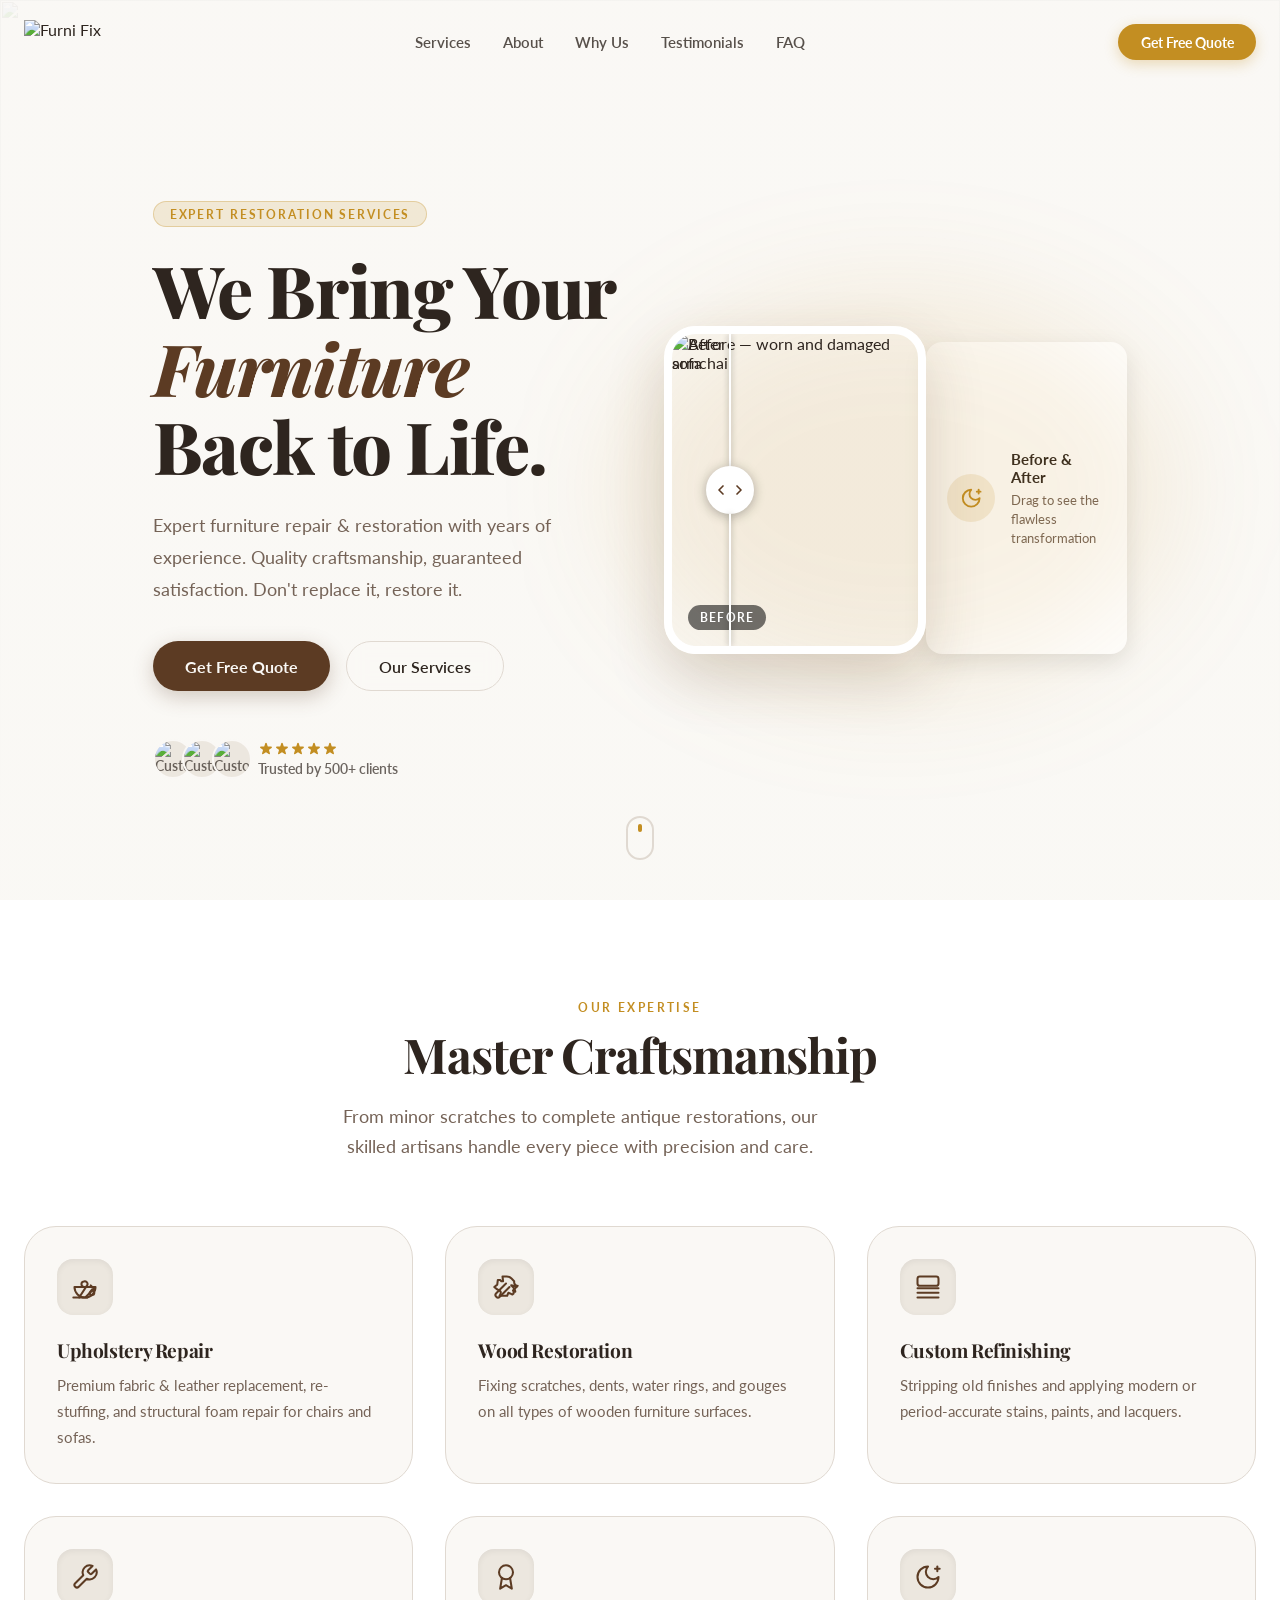
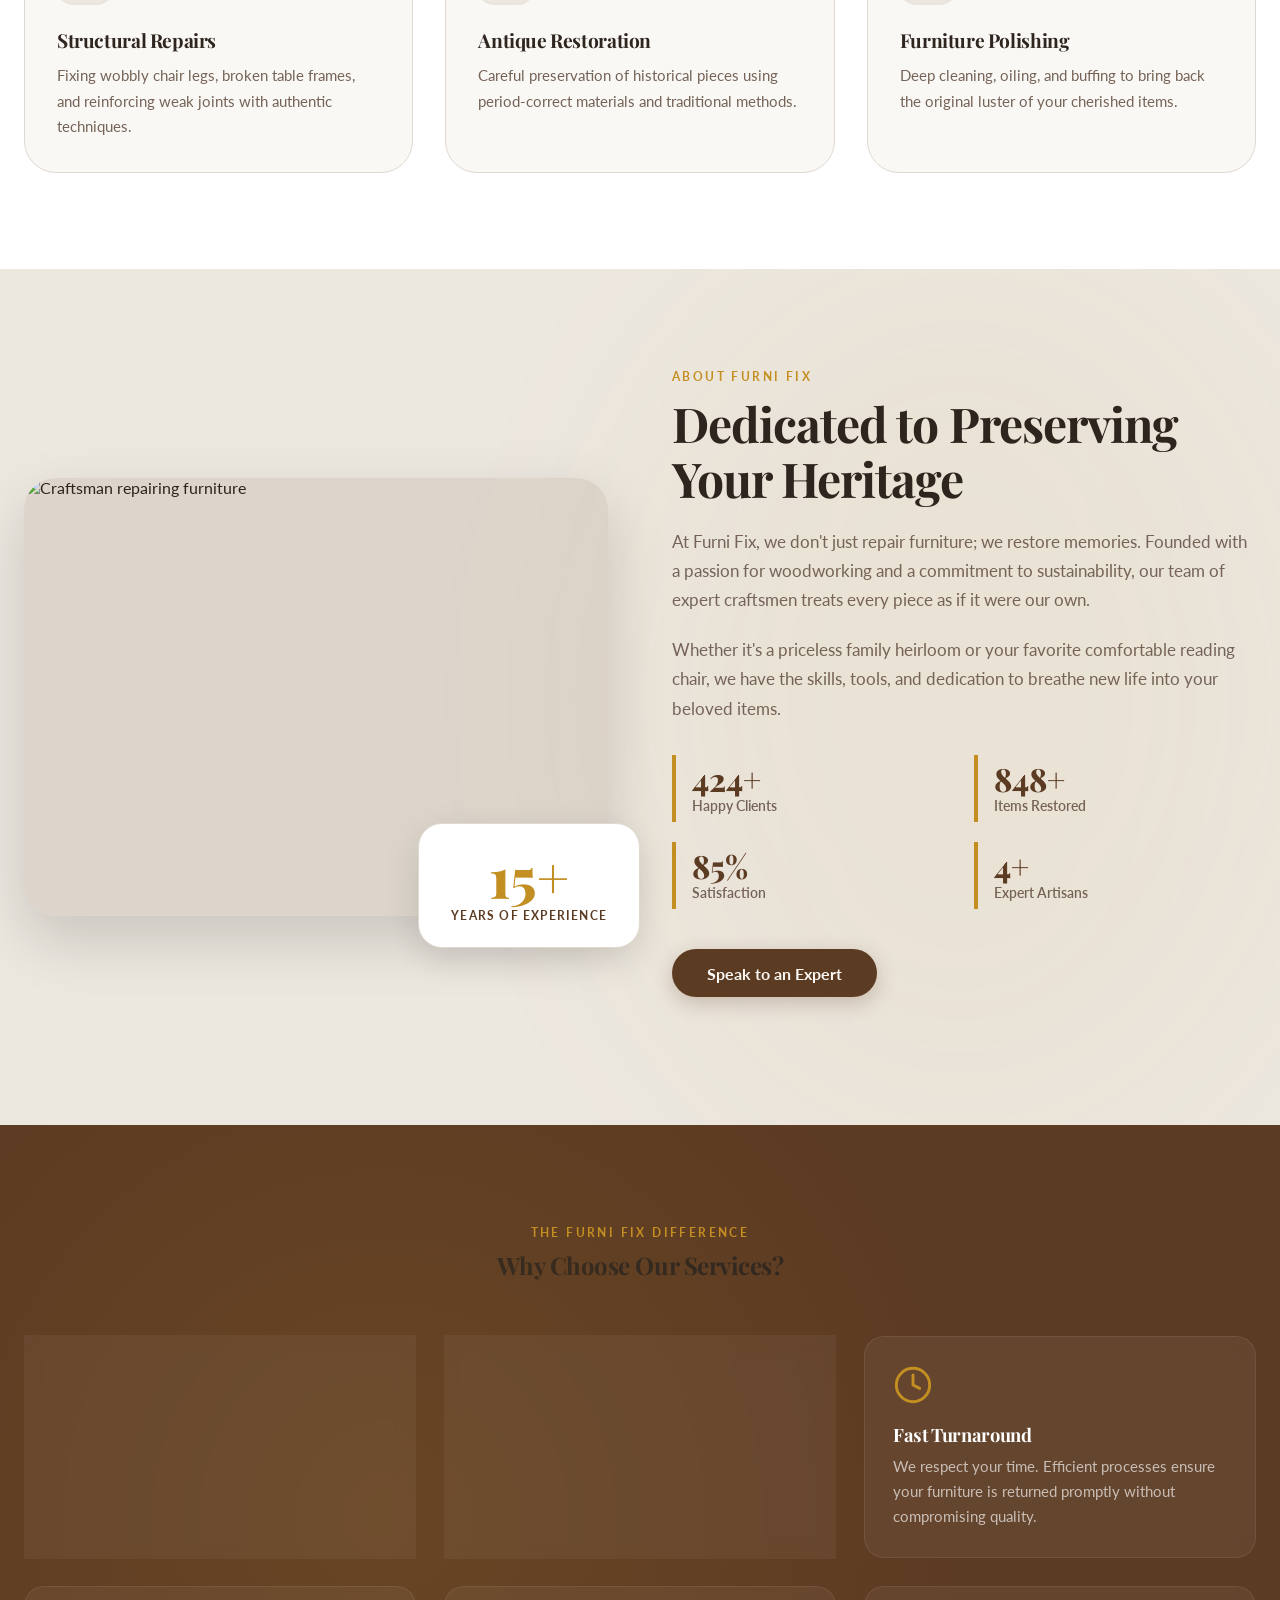
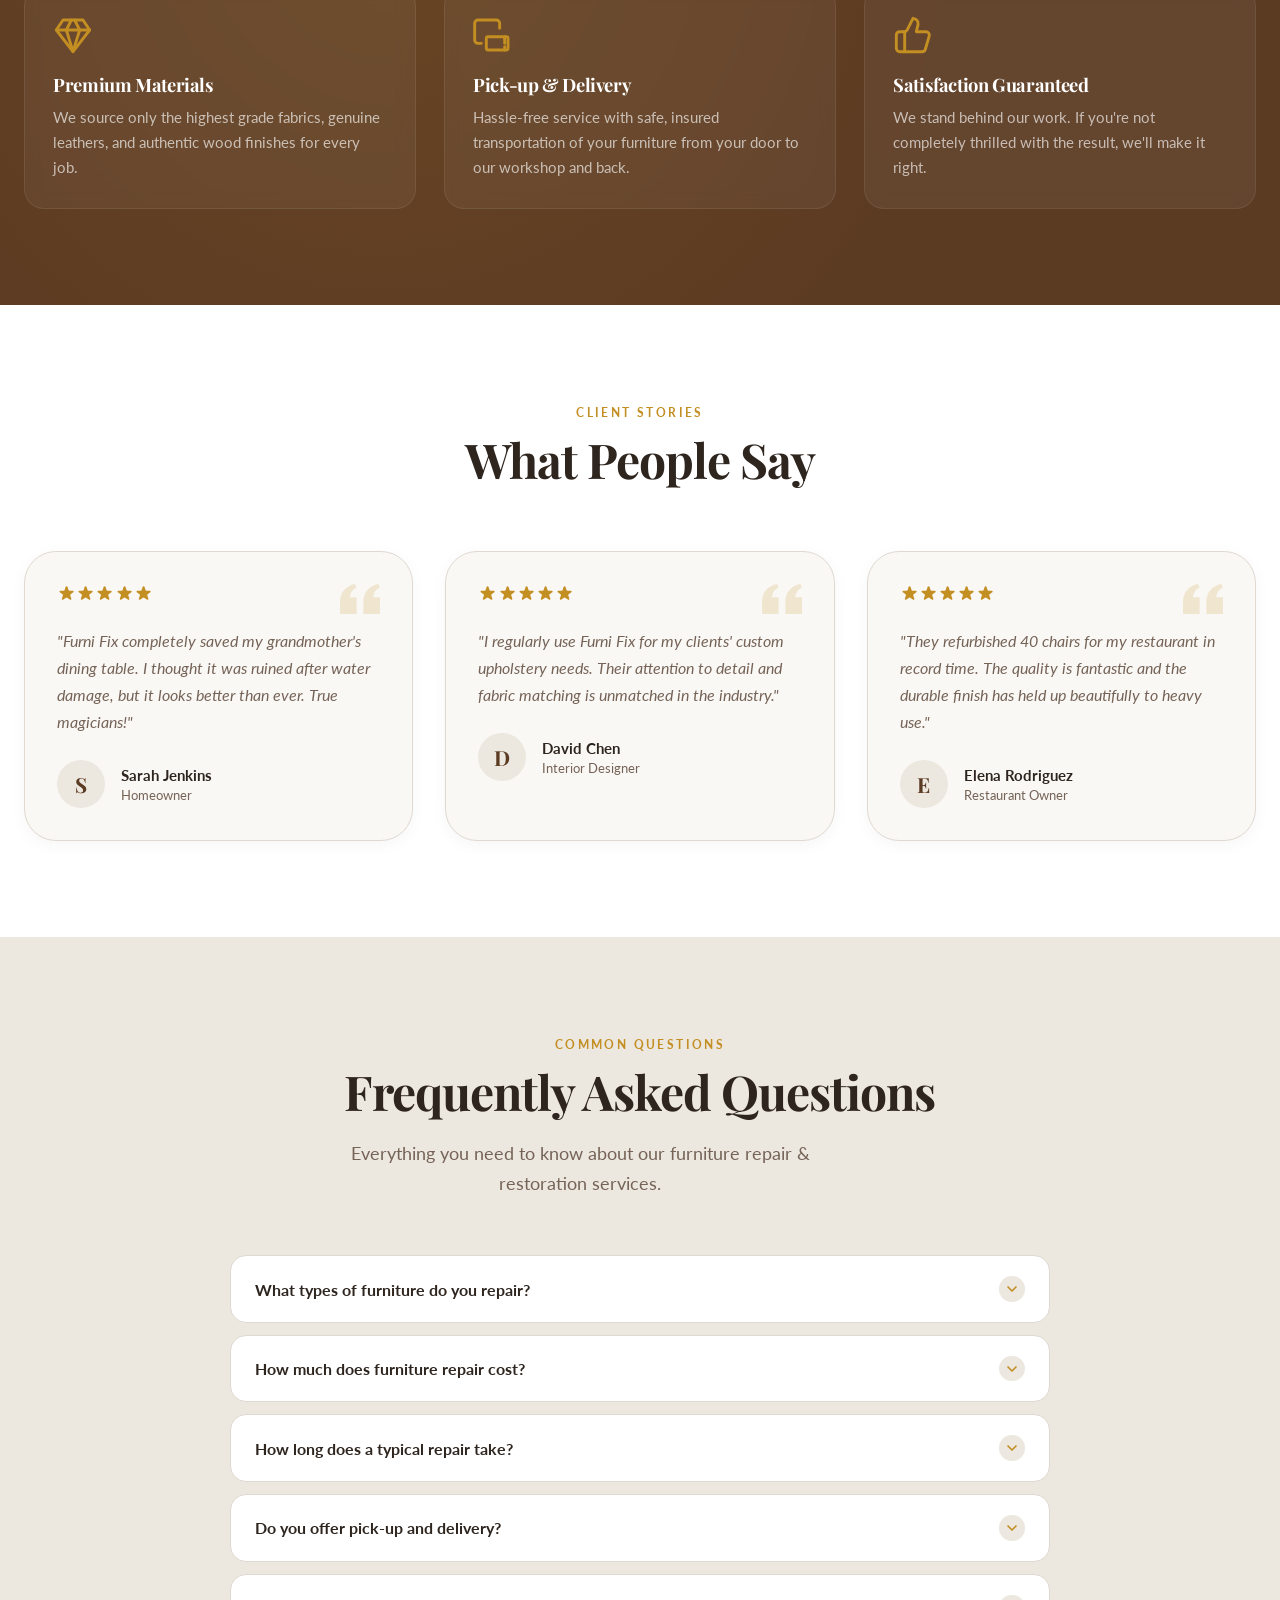
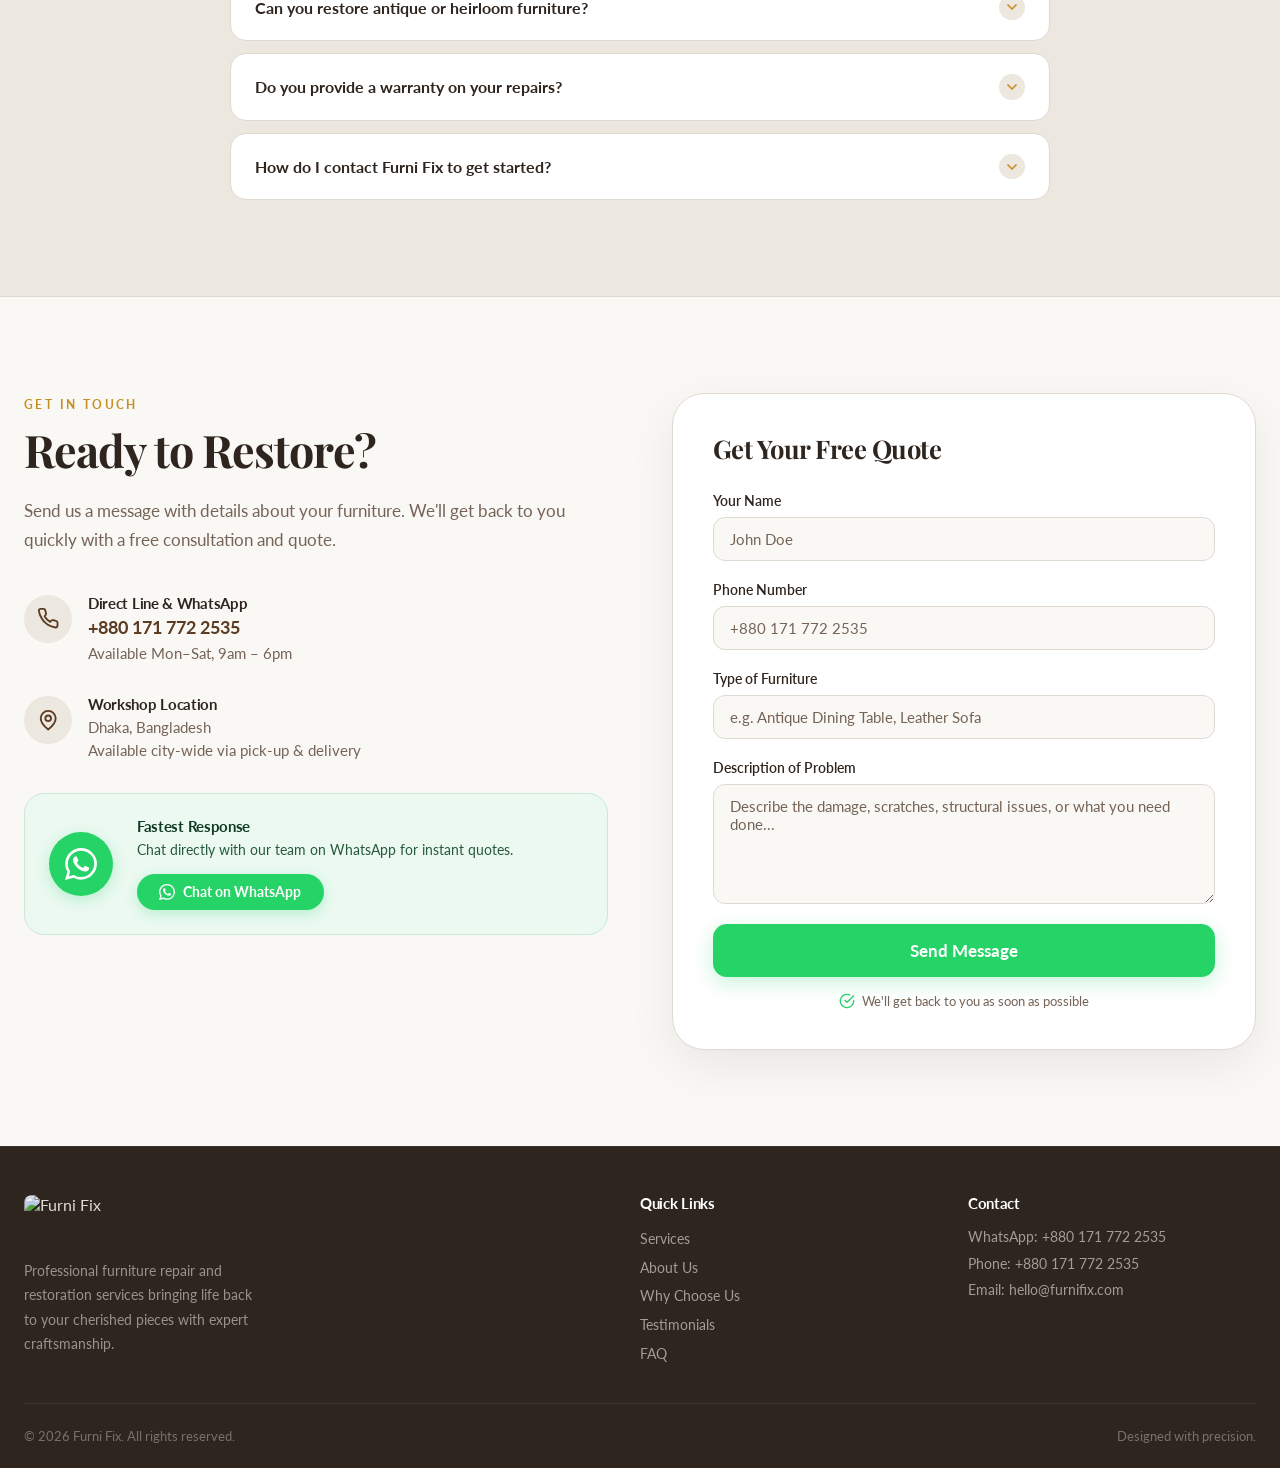
==== v4/index.html @ 80496a92 "Add files via upload" ====
<!DOCTYPE html>
<html lang="en">
<head>
  <meta charset="UTF-8" />
  <meta name="viewport" content="width=device-width, initial-scale=1.0" />

  <!-- ── PRIMARY SEO ── -->
  <title>Furni Fix — Expert Furniture Repair & Restoration in Dhaka, Bangladesh</title>
  <link rel="icon" type="image/png" href="https://i.postimg.cc/NfFMKH6V/FAVICON.png">
  <meta name="description" content="Furni Fix offers professional furniture repair & restoration in Dhaka. We fix sofas, chairs, wooden tables, antiques & more. 500+ happy clients. Get a free WhatsApp quote today!" />
  <meta name="keywords" content="furniture repair Dhaka, furniture restoration Bangladesh, sofa repair, wood repair, upholstery repair, antique restoration, furniture polishing, Furni Fix" />
  <meta name="author" content="Furni Fix" />
  <meta name="robots" content="index, follow" />
  <link rel="canonical" href="https://furnifix.com/" />

  <!-- ── OPEN GRAPH (Facebook / LinkedIn / WhatsApp) ── -->
  <meta property="og:type" content="website" />
  <meta property="og:site_name" content="Furni Fix" />
  <meta property="og:title" content="Furni Fix — Expert Furniture Repair & Restoration in Dhaka" />
  <meta property="og:description" content="Professional furniture repair & restoration in Dhaka. We fix sofas, chairs, wooden tables & antiques. 500+ happy clients. Get a free quote on WhatsApp!" />
  <meta property="og:image" content="https://i.postimg.cc/pXQHXV7C/White-Black-Bold-Minimalist-Furniture-Collection-Instagram-Story-20260331-184851-0000.jpg?auto=format&fit=crop&w=1200&q=80" />
  <meta property="og:locale" content="en_BD" />

  <!-- ── TWITTER CARD ── -->
  <meta name="twitter:card" content="summary_large_image" />
  <meta name="twitter:title" content="Furni Fix — Expert Furniture Repair & Restoration" />
  <meta name="twitter:description" content="Professional furniture repair & restoration in Dhaka. Free quote via WhatsApp." />
  <meta name="twitter:image" content="https://images.unsplash.com/photo-1592078615290-033ee584e267?auto=format&fit=crop&w=1200&q=80" />

  <!-- ── TWITTER CARD ── -->
  <meta name="twitter:card" content="summary_large_image" />
  <meta name="twitter:title" content="Furni Fix — Expert Furniture Repair & Restoration" />
  <meta name="twitter:description" content="Professional furniture repair & restoration in Dhaka. Free quote via WhatsApp." />
  <meta name="twitter:image" content="https://images.unsplash.com/photo-1592078615290-033ee584e267?auto=format&fit=crop&w=1200&q=80" />

  <!-- ── STRUCTURED DATA (JSON-LD) ── -->
  <script type="application/ld+json">
  {
    "@context": "https://schema.org",
    "@type": "LocalBusiness",
    "name": "Furni Fix",
    "description": "Professional furniture repair and restoration services in Dhaka, Bangladesh. Expert craftsmen handling upholstery, wood restoration, antique pieces, and more.",
    "telephone": "+8801717722535",
    "priceRange": "$$",
    "image": "https://images.unsplash.com/photo-1592078615290-033ee584e267?auto=format&fit=crop&w=800&q=80",
    "address": {
      "@type": "PostalAddress",
      "addressLocality": "Dhaka",
      "addressCountry": "BD"
    },
    "openingHoursSpecification": [
      {
        "@type": "OpeningHoursSpecification",
        "dayOfWeek": ["Monday","Tuesday","Wednesday","Thursday","Friday","Saturday"],
        "opens": "09:00",
        "closes": "18:00"
      }
    ],
    "aggregateRating": {
      "@type": "AggregateRating",
      "ratingValue": "5",
      "reviewCount": "500"
    },
    "sameAs": ["https://wa.me/8801717722535"],
    "hasOfferCatalog": {
      "@type": "OfferCatalog",
      "name": "Furniture Repair Services",
      "itemListElement": [
        {"@type": "Offer", "itemOffered": {"@type": "Service", "name": "Upholstery Repair"}},
        {"@type": "Offer", "itemOffered": {"@type": "Service", "name": "Wood Restoration"}},
        {"@type": "Offer", "itemOffered": {"@type": "Service", "name": "Custom Refinishing"}},
        {"@type": "Offer", "itemOffered": {"@type": "Service", "name": "Structural Repairs"}},
        {"@type": "Offer", "itemOffered": {"@type": "Service", "name": "Antique Restoration"}},
        {"@type": "Offer", "itemOffered": {"@type": "Service", "name": "Furniture Polishing"}}
      ]
    },
    "potentialAction": {
      "@type": "ContactAction",
      "target": "https://wa.me/8801717722535",
      "name": "WhatsApp Us"
    }
  }
  </script>

  <!-- ── FAQ STRUCTURED DATA ── -->
  <script type="application/ld+json">
  {
    "@context": "https://schema.org",
    "@type": "FAQPage",
    "mainEntity": [
      {
        "@type": "Question",
        "name": "What types of furniture do you repair?",
        "acceptedAnswer": {"@type": "Answer", "text": "We repair all types — wooden furniture, sofas, armchairs, dining tables, beds, antiques, cabinets, and more."}
      },
      {
        "@type": "Question",
        "name": "Do you offer pick-up and delivery?",
        "acceptedAnswer": {"@type": "Answer", "text": "Yes! We provide insured door-to-door pick-up and delivery across Dhaka."}
      },
      {
        "@type": "Question",
        "name": "How long does a typical repair take?",
        "acceptedAnswer": {"@type": "Answer", "text": "Most repairs are completed within 3–7 business days depending on the complexity of the work."}
      },
      {
        "@type": "Question",
        "name": "How do I get a price quote?",
        "acceptedAnswer": {"@type": "Answer", "text": "Simply send us a WhatsApp message at +8801717722535 with a photo of your furniture and we'll provide a free quote within hours."}
      },
      {
        "@type": "Question",
        "name": "Do you work on antique or heirloom pieces?",
        "acceptedAnswer": {"@type": "Answer", "text": "Absolutely. We specialize in antique restoration using period-correct materials and traditional joinery techniques to preserve historical value."}
      }
    ]
  }
  </script>

  <link rel="stylesheet" href="style.css" />
</head>
<body>

  <!-- Progress bar -->
  <div id="progress-bar"></div>

  <!-- ===== NAVBAR ===== -->
  <header id="navbar">
    <div class="container nav-inner">
      <a href="#" class="logo" aria-label="Furni Fix Home">
        <img class="logo-img" src="https://i.postimg.cc/131dwY5B/Furni-Fix-Logos-inspired-by-HATIL-2-20260331-153311-00.png" alt="Furni Fix" />
      </a>

      <nav class="nav-links" aria-label="Main navigation">
        <a href="#services">Services</a>
        <a href="#about">About</a>
        <a href="#why-us">Why Us</a>
        <a href="#testimonials">Testimonials</a>
        <a href="#faq">FAQ</a>
      </nav>

      <a href="#contact" class="btn-nav-cta" id="nav-cta">Get Free Quote</a>

      <button class="hamburger" id="hamburger" aria-label="Open menu" aria-expanded="false">
        <span></span><span></span><span></span>
      </button>
    </div>
  </header>

  <!-- Mobile Menu -->
  <div class="mobile-menu" id="mobile-menu" role="dialog" aria-modal="true" aria-label="Navigation menu">
    <button class="mobile-close" id="mobile-close" aria-label="Close menu">&times;</button>
    <a href="#services" class="mobile-link">Services</a>
    <a href="#about" class="mobile-link">About</a>
    <a href="#why-us" class="mobile-link">Why Us</a>
    <a href="#testimonials" class="mobile-link">Testimonials</a>
    <a href="#faq" class="mobile-link">FAQ</a>
    <a href="#contact" class="mobile-link" style="color:var(--accent)">Get Free Quote</a>
  </div>

  <!-- ===== HERO ===== -->
  <section id="hero">
    <div class="hero-bg">
      <img src="https://images.unsplash.com/photo-1555041469-a586c61ea9bc?auto=format&fit=crop&w=1600&q=60" alt="" aria-hidden="true" />
      <div class="hero-bg-overlay"></div>
    </div>

    <div class="container">
      <div class="hero-inner">
        <!-- Text -->
        <div class="hero-content reveal-left">
          <div class="hero-badge">Expert Restoration Services</div>
          <h1 class="hero-title">
            We Bring Your<br>
            <span class="italic">Furniture</span><br>
            Back to Life.
          </h1>
          <p class="hero-desc">
            Expert furniture repair &amp; restoration with years of experience. Quality craftsmanship, guaranteed satisfaction. Don't replace it, restore it.
          </p>
          <div class="hero-btns">
            <a href="#contact" class="btn-primary">Get Free Quote</a>
            <a href="#services" class="btn-outline">Our Services</a>
          </div>
          <div class="hero-proof">
            <div class="avatars">
              <div class="avatar"><img src="https://images.unsplash.com/photo-1534528741775-53994a69daeb?auto=format&fit=crop&w=100&h=100&q=80" alt="Customer" /></div>
              <div class="avatar"><img src="https://images.unsplash.com/photo-1506794778202-cad84cf45f1d?auto=format&fit=crop&w=100&h=100&q=80" alt="Customer" /></div>
              <div class="avatar"><img src="https://images.unsplash.com/photo-1531746020798-e6953c6e8e04?auto=format&fit=crop&w=100&h=100&q=80" alt="Customer" /></div>
            </div>
            <div>
              <div class="stars">
                <!-- 5 stars -->
                <svg viewBox="0 0 20 20" fill="currentColor"><path d="M9.049 2.927c.3-.921 1.603-.921 1.902 0l1.07 3.292a1 1 0 00.95.69h3.462c.969 0 1.371 1.24.588 1.81l-2.8 2.034a1 1 0 00-.364 1.118l1.07 3.292c.3.921-.755 1.688-1.54 1.118l-2.8-2.034a1 1 0 00-1.175 0l-2.8 2.034c-.784.57-1.838-.197-1.539-1.118l1.07-3.292a1 1 0 00-.364-1.118L2.98 8.72c-.783-.57-.38-1.81.588-1.81h3.461a1 1 0 00.951-.69l1.07-3.292z"/></svg>
                <svg viewBox="0 0 20 20" fill="currentColor"><path d="M9.049 2.927c.3-.921 1.603-.921 1.902 0l1.07 3.292a1 1 0 00.95.69h3.462c.969 0 1.371 1.24.588 1.81l-2.8 2.034a1 1 0 00-.364 1.118l1.07 3.292c.3.921-.755 1.688-1.54 1.118l-2.8-2.034a1 1 0 00-1.175 0l-2.8 2.034c-.784.57-1.838-.197-1.539-1.118l1.07-3.292a1 1 0 00-.364-1.118L2.98 8.72c-.783-.57-.38-1.81.588-1.81h3.461a1 1 0 00.951-.69l1.07-3.292z"/></svg>
                <svg viewBox="0 0 20 20" fill="currentColor"><path d="M9.049 2.927c.3-.921 1.603-.921 1.902 0l1.07 3.292a1 1 0 00.95.69h3.462c.969 0 1.371 1.24.588 1.81l-2.8 2.034a1 1 0 00-.364 1.118l1.07 3.292c.3.921-.755 1.688-1.54 1.118l-2.8-2.034a1 1 0 00-1.175 0l-2.8 2.034c-.784.57-1.838-.197-1.539-1.118l1.07-3.292a1 1 0 00-.364-1.118L2.98 8.72c-.783-.57-.38-1.81.588-1.81h3.461a1 1 0 00.951-.69l1.07-3.292z"/></svg>
                <svg viewBox="0 0 20 20" fill="currentColor"><path d="M9.049 2.927c.3-.921 1.603-.921 1.902 0l1.07 3.292a1 1 0 00.95.69h3.462c.969 0 1.371 1.24.588 1.81l-2.8 2.034a1 1 0 00-.364 1.118l1.07 3.292c.3.921-.755 1.688-1.54 1.118l-2.8-2.034a1 1 0 00-1.175 0l-2.8 2.034c-.784.57-1.838-.197-1.539-1.118l1.07-3.292a1 1 0 00-.364-1.118L2.98 8.72c-.783-.57-.38-1.81.588-1.81h3.461a1 1 0 00.951-.69l1.07-3.292z"/></svg>
                <svg viewBox="0 0 20 20" fill="currentColor"><path d="M9.049 2.927c.3-.921 1.603-.921 1.902 0l1.07 3.292a1 1 0 00.95.69h3.462c.969 0 1.371 1.24.588 1.81l-2.8 2.034a1 1 0 00-.364 1.118l1.07 3.292c.3.921-.755 1.688-1.54 1.118l-2.8-2.034a1 1 0 00-1.175 0l-2.8 2.034c-.784.57-1.838-.197-1.539-1.118l1.07-3.292a1 1 0 00-.364-1.118L2.98 8.72c-.783-.57-.38-1.81.588-1.81h3.461a1 1 0 00.951-.69l1.07-3.292z"/></svg>
              </div>
              <span>Trusted by 500+ clients</span>
            </div>
          </div>
        </div>

        <!-- Before / After Slider -->
         <div class="hero-img-wrap reveal-right">
          <div class="hero-img-glow"></div>
          <div class="ba-container" id="ba-slider" role="img" aria-label="Before and after furniture restoration comparison">
            <!-- BEFORE (bottom layer — damaged) -->
            <div class="ba-before">
              <img src="https://i.postimg.cc/HkgtN2T7/Before-Restoration-I-Furni-Fix.jpg?auto=format&fit=crop&w=800&q=80" alt="Before — worn and damaged sofa" />
              <span class="ba-label ba-label-before">Before</span>
            </div>
            <!-- AFTER (top layer — restored, clipped) -->
            <div class="ba-after" id="ba-after">
              <img src="https://i.postimg.cc/0yz9LpZx/After-Restoration-I-Furni-Fix.jpg?auto=format&fit=crop&w=800&q=80" alt="After — beautifully restored armchair" />
              <span class="ba-label ba-label-after">After</span>
            </div>
            <!-- Divider handle -->
            <div class="ba-handle" id="ba-handle" aria-label="Drag to compare before and after">
              <div class="ba-line"></div>
              <div class="ba-circle">
                <svg xmlns="http://www.w3.org/2000/svg" viewBox="0 0 24 24" fill="none" stroke="currentColor" stroke-width="2.5" stroke-linecap="round" stroke-linejoin="round"><polyline points="15 18 9 12 15 6"/></svg>
                <svg xmlns="http://www.w3.org/2000/svg" viewBox="0 0 24 24" fill="none" stroke="currentColor" stroke-width="2.5" stroke-linecap="round" stroke-linejoin="round"><polyline points="9 18 15 12 9 6"/></svg>
              </div>
              <div class="ba-line"></div>
            </div>
          </div>
          <!-- Badge below the slider -->
          <div class="ba-badge">
            <div class="ba-badge-icon">
              <svg xmlns="http://www.w3.org/2000/svg" viewBox="0 0 24 24" fill="none" stroke="currentColor" stroke-width="2" stroke-linecap="round" stroke-linejoin="round"><path d="M12 3a6 6 0 0 0 9 9 9 9 0 1 1-9-9Z"/><path d="M20 3v4"/><path d="M22 5h-4"/></svg>
            </div>
            <div>
              <strong>Before &amp; After</strong>
              <span>Drag to see the flawless transformation</span>
            </div>
          </div>
        </div>
      </div>
    </div>

    <!-- Scroll indicator -->
    <div class="scroll-indicator" aria-hidden="true">
      <div class="scroll-dot"></div>
    </div>
  </section>

  <!-- ===== SERVICES ===== -->
  <section id="services">
    <div class="container">
      <div class="services-header">
        <span class="section-label">Our Expertise</span>
        <h2 class="section-title">Master Craftsmanship</h2>
        <p class="section-desc">From minor scratches to complete antique restorations, our skilled artisans handle every piece with precision and care.</p>
      </div>

      <div class="services-grid">
        <!-- Card 1 -->
        <div class="service-card reveal" style="--delay:.0s">
          <div class="service-icon">
            <svg xmlns="http://www.w3.org/2000/svg" viewBox="0 0 24 24" fill="none" stroke="currentColor" stroke-width="1.75" stroke-linecap="round" stroke-linejoin="round">
              <path d="M3 12a9 9 0 0 0 9 9 9 9 0 0 0 9-9H3z"/><path d="M11.38 12a2.4 2.4 0 0 1-.4-4.77 2.4 2.4 0 0 1 3.2 2.77L7 21"/><path d="m16.9 10.67 2.8 2.8-7.1 7.1"/><path d="M2 21h12"/><path d="M18 14.3c.7 .8 2 2.2 2 2.5C20 18 19.1 19 18 19s-2-1-2-2.2c0-.3 1.3-1.7 2-2.5"/>
            </svg>
          </div>
          <h4>Upholstery Repair</h4>
          <p>Premium fabric &amp; leather replacement, re-stuffing, and structural foam repair for chairs and sofas.</p>
        </div>
        <!-- Card 2 -->
        <div class="service-card reveal" style="--delay:.1s">
          <div class="service-icon">
            <svg xmlns="http://www.w3.org/2000/svg" viewBox="0 0 24 24" fill="none" stroke="currentColor" stroke-width="1.75" stroke-linecap="round" stroke-linejoin="round">
              <path d="m15 12-8.373 8.373a1 1 0 1 1-3-3L12 9"/><path d="m18 15 4-4"/><path d="m21.5 11.5-1.914-1.914A2 2 0 0 1 19 8.172V7l-2.26-2.26a6 6 0 0 0-4.202-1.756L9 3 9.5 7H8l-1-1H5l-.5 4L2 12c1 1 2 2 3.5 2.5l1.5 1c.833.833 .5 2.5-.5 4h6.5l1-2.5 1.5.5 2 1 1-1v-2l1.5.5c0-2-1-3-3.5-5.5z"/>
            </svg>
          </div>
          <h4>Wood Restoration</h4>
          <p>Fixing scratches, dents, water rings, and gouges on all types of wooden furniture surfaces.</p>
        </div>
        <!-- Card 3 -->
        <div class="service-card reveal" style="--delay:.2s">
          <div class="service-icon">
            <svg xmlns="http://www.w3.org/2000/svg" viewBox="0 0 24 24" fill="none" stroke="currentColor" stroke-width="1.75" stroke-linecap="round" stroke-linejoin="round">
              <path d="M19 3H5c-1.1 0-2 .9-2 2v4c0 1.1.9 2 2 2h14c1.1 0 2-.9 2-2V5c0-1.1-.9-2-2-2z"/><path d="M3 13h18"/><path d="M3 17h18"/><path d="M3 21h18"/>
            </svg>
          </div>
          <h4>Custom Refinishing</h4>
          <p>Stripping old finishes and applying modern or period-accurate stains, paints, and lacquers.</p>
        </div>
        <!-- Card 4 -->
        <div class="service-card reveal" style="--delay:.3s">
          <div class="service-icon">
            <svg xmlns="http://www.w3.org/2000/svg" viewBox="0 0 24 24" fill="none" stroke="currentColor" stroke-width="1.75" stroke-linecap="round" stroke-linejoin="round">
              <path d="M14.7 6.3a1 1 0 0 0 0 1.4l1.6 1.6a1 1 0 0 0 1.4 0l3.77-3.77a6 6 0 0 1-7.94 7.94l-6.91 6.91a2.12 2.12 0 0 1-3-3l6.91-6.91a6 6 0 0 1 7.94-7.94l-3.76 3.76z"/>
            </svg>
          </div>
          <h4>Structural Repairs</h4>
          <p>Fixing wobbly chair legs, broken table frames, and reinforcing weak joints with authentic techniques.</p>
        </div>
        <!-- Card 5 -->
        <div class="service-card reveal" style="--delay:.4s">
          <div class="service-icon">
            <svg xmlns="http://www.w3.org/2000/svg" viewBox="0 0 24 24" fill="none" stroke="currentColor" stroke-width="1.75" stroke-linecap="round" stroke-linejoin="round">
              <circle cx="12" cy="8" r="6"/><path d="M15.477 12.89 17 22l-5-3-5 3 1.523-9.11"/>
            </svg>
          </div>
          <h4>Antique Restoration</h4>
          <p>Careful preservation of historical pieces using period-correct materials and traditional methods.</p>
        </div>
        <!-- Card 6 -->
        <div class="service-card reveal" style="--delay:.5s">
          <div class="service-icon">
            <svg xmlns="http://www.w3.org/2000/svg" viewBox="0 0 24 24" fill="none" stroke="currentColor" stroke-width="1.75" stroke-linecap="round" stroke-linejoin="round">
              <path d="M12 3a6 6 0 0 0 9 9 9 9 0 1 1-9-9Z"/><path d="M20 3v4"/><path d="M22 5h-4"/>
            </svg>
          </div>
          <h4>Furniture Polishing</h4>
          <p>Deep cleaning, oiling, and buffing to bring back the original luster of your cherished items.</p>
        </div>
      </div>
    </div>
  </section>

  <!-- ===== ABOUT ===== -->
  <section id="about">
    <div class="container">
      <div class="about-grid">
        <!-- Image -->
        <div class="about-img-wrap reveal-left">
          <div class="about-img-inner">
            <img src="https://images.unsplash.com/photo-1540638349517-3abd5afc5847?auto=format&fit=crop&w=1000&q=80" alt="Craftsman repairing furniture" />
          </div>
          <div class="experience-badge">
            <span class="num">15+</span>
            <span class="lbl">Years of Experience</span>
          </div>
        </div>

        <!-- Text -->
        <div class="about-text reveal-right">
          <span class="section-label">About Furni Fix</span>
          <h2 class="section-title">Dedicated to Preserving Your Heritage</h2>
          <p>At Furni Fix, we don't just repair furniture; we restore memories. Founded with a passion for woodworking and a commitment to sustainability, our team of expert craftsmen treats every piece as if it were our own.</p>
          <p>Whether it's a priceless family heirloom or your favorite comfortable reading chair, we have the skills, tools, and dedication to breathe new life into your beloved items.</p>

          <div class="stats-grid">
            <div class="stat-item">
              <span class="stat-num">500+</span>
              <span class="stat-lbl">Happy Clients</span>
            </div>
            <div class="stat-item">
              <span class="stat-num">1000+</span>
              <span class="stat-lbl">Items Restored</span>
            </div>
            <div class="stat-item">
              <span class="stat-num">100%</span>
              <span class="stat-lbl">Satisfaction</span>
            </div>
            <div class="stat-item">
              <span class="stat-num">5+</span>
              <span class="stat-lbl">Expert Artisans</span>
            </div>
          </div>

          <a href="#contact" class="btn-brown">Speak to an Expert</a>
        </div>
      </div>
    </div>
  </section>

  <!-- ===== WHY US ===== -->
  <section id="why-us">
    <div class="container">
      <div class="why-header">
        <span class="section-label">The Furni Fix Difference</span>
        <h2>Why Choose Our Services?</h2>
      </div>

      <div class="why-grid">
        <div class="why-card reveal-scale" style="--delay:.0s">
          <div class="why-icon">
            <svg xmlns="http://www.w3.org/2000/svg" viewBox="0 0 24 24" fill="none" stroke="currentColor" stroke-width="1.75" stroke-linecap="round" stroke-linejoin="round">
              <circle cx="12" cy="8" r="6"/><path d="M15.477 12.89 17 22l-5-3-5 3 1.523-9.11"/>
            </svg>
          </div>
          <h4>Expert Craftsmen</h4>
          <p>Highly trained professionals with decades of combined experience in specialized restoration techniques.</p>
        </div>
        <div class="why-card reveal-scale" style="--delay:.1s">
          <div class="why-icon">
            <svg xmlns="http://www.w3.org/2000/svg" viewBox="0 0 24 24" fill="none" stroke="currentColor" stroke-width="1.75" stroke-linecap="round" stroke-linejoin="round">
              <circle cx="12" cy="12" r="10"/><path d="M16 8h-6a2 2 0 1 0 0 4h4a2 2 0 1 1 0 4H8"/><path d="M12 18V6"/>
            </svg>
          </div>
          <h4>Transparent Pricing</h4>
          <p>Honest, upfront quotes with no hidden fees. Premium service at competitive market rates.</p>
        </div>
        <div class="why-card reveal-scale" style="--delay:.2s">
          <div class="why-icon">
            <svg xmlns="http://www.w3.org/2000/svg" viewBox="0 0 24 24" fill="none" stroke="currentColor" stroke-width="1.75" stroke-linecap="round" stroke-linejoin="round">
              <circle cx="12" cy="12" r="10"/><polyline points="12,6 12,12 16,14"/>
            </svg>
          </div>
          <h4>Fast Turnaround</h4>
          <p>We respect your time. Efficient processes ensure your furniture is returned promptly without compromising quality.</p>
        </div>
        <div class="why-card reveal-scale" style="--delay:.3s">
          <div class="why-icon">
            <svg xmlns="http://www.w3.org/2000/svg" viewBox="0 0 24 24" fill="none" stroke="currentColor" stroke-width="1.75" stroke-linecap="round" stroke-linejoin="round">
              <path d="M6 3h12l4 6-10 13L2 9Z"/><path d="M11 3 8 9l4 13 4-13-3-6"/><path d="M2 9h20"/>
            </svg>
          </div>
          <h4>Premium Materials</h4>
          <p>We source only the highest grade fabrics, genuine leathers, and authentic wood finishes for every job.</p>
        </div>
        <div class="why-card reveal-scale" style="--delay:.4s">
          <div class="why-icon">
            <svg xmlns="http://www.w3.org/2000/svg" viewBox="0 0 24 24" fill="none" stroke="currentColor" stroke-width="1.75" stroke-linecap="round" stroke-linejoin="round">
              <path d="M5 17H3a2 2 0 0 1-2-2V5a2 2 0 0 1 2-2h11a2 2 0 0 1 2 2v3"/><rect width="13" height="8" x="8" y="13" rx="1"/><path d="M19 17v-4"/><path d="M19 21v-2"/>
            </svg>
          </div>
          <h4>Pick-up &amp; Delivery</h4>
          <p>Hassle-free service with safe, insured transportation of your furniture from your door to our workshop and back.</p>
        </div>
        <div class="why-card reveal-scale" style="--delay:.5s">
          <div class="why-icon">
            <svg xmlns="http://www.w3.org/2000/svg" viewBox="0 0 24 24" fill="none" stroke="currentColor" stroke-width="1.75" stroke-linecap="round" stroke-linejoin="round">
              <path d="M7 10v12"/><path d="M15 5.88 14 10h5.83a2 2 0 0 1 1.92 2.56l-2.33 8A2 2 0 0 1 17.5 22H4a2 2 0 0 1-2-2v-8a2 2 0 0 1 2-2h2.76a2 2 0 0 0 1.79-1.11L12 2a3.13 3.13 0 0 1 3 3.88Z"/>
            </svg>
          </div>
          <h4>Satisfaction Guaranteed</h4>
          <p>We stand behind our work. If you're not completely thrilled with the result, we'll make it right.</p>
        </div>
      </div>
    </div>
  </section>

  <!-- ===== TESTIMONIALS ===== -->
  <section id="testimonials">
    <div class="container">
      <div class="test-header">
        <span class="section-label">Client Stories</span>
        <h2 class="section-title">What People Say</h2>
      </div>

      <div class="test-grid">
        <div class="test-card reveal" style="--delay:.0s">
          <div class="test-quote-icon" aria-hidden="true">
            <svg viewBox="0 0 24 24" fill="currentColor"><path d="M14.017 18L14.017 10.609C14.017 4.905 17.748 1.039 23 0L23.995 2.151C21.563 3.068 20 5.789 20 8H24V18H14.017ZM0 18V10.609C0 4.905 3.748 1.038 9 0L9.996 2.151C7.563 3.068 6 5.789 6 8H9.983L9.983 18L0 18Z"/></svg>
          </div>
          <div class="test-stars">
            <svg viewBox="0 0 20 20" fill="currentColor"><path d="M9.049 2.927c.3-.921 1.603-.921 1.902 0l1.07 3.292a1 1 0 00.95.69h3.462c.969 0 1.371 1.24.588 1.81l-2.8 2.034a1 1 0 00-.364 1.118l1.07 3.292c.3.921-.755 1.688-1.54 1.118l-2.8-2.034a1 1 0 00-1.175 0l-2.8 2.034c-.784.57-1.838-.197-1.539-1.118l1.07-3.292a1 1 0 00-.364-1.118L2.98 8.72c-.783-.57-.38-1.81.588-1.81h3.461a1 1 0 00.951-.69l1.07-3.292z"/></svg>
            <svg viewBox="0 0 20 20" fill="currentColor"><path d="M9.049 2.927c.3-.921 1.603-.921 1.902 0l1.07 3.292a1 1 0 00.95.69h3.462c.969 0 1.371 1.24.588 1.81l-2.8 2.034a1 1 0 00-.364 1.118l1.07 3.292c.3.921-.755 1.688-1.54 1.118l-2.8-2.034a1 1 0 00-1.175 0l-2.8 2.034c-.784.57-1.838-.197-1.539-1.118l1.07-3.292a1 1 0 00-.364-1.118L2.98 8.72c-.783-.57-.38-1.81.588-1.81h3.461a1 1 0 00.951-.69l1.07-3.292z"/></svg>
            <svg viewBox="0 0 20 20" fill="currentColor"><path d="M9.049 2.927c.3-.921 1.603-.921 1.902 0l1.07 3.292a1 1 0 00.95.69h3.462c.969 0 1.371 1.24.588 1.81l-2.8 2.034a1 1 0 00-.364 1.118l1.07 3.292c.3.921-.755 1.688-1.54 1.118l-2.8-2.034a1 1 0 00-1.175 0l-2.8 2.034c-.784.57-1.838-.197-1.539-1.118l1.07-3.292a1 1 0 00-.364-1.118L2.98 8.72c-.783-.57-.38-1.81.588-1.81h3.461a1 1 0 00.951-.69l1.07-3.292z"/></svg>
            <svg viewBox="0 0 20 20" fill="currentColor"><path d="M9.049 2.927c.3-.921 1.603-.921 1.902 0l1.07 3.292a1 1 0 00.95.69h3.462c.969 0 1.371 1.24.588 1.81l-2.8 2.034a1 1 0 00-.364 1.118l1.07 3.292c.3.921-.755 1.688-1.54 1.118l-2.8-2.034a1 1 0 00-1.175 0l-2.8 2.034c-.784.57-1.838-.197-1.539-1.118l1.07-3.292a1 1 0 00-.364-1.118L2.98 8.72c-.783-.57-.38-1.81.588-1.81h3.461a1 1 0 00.951-.69l1.07-3.292z"/></svg>
            <svg viewBox="0 0 20 20" fill="currentColor"><path d="M9.049 2.927c.3-.921 1.603-.921 1.902 0l1.07 3.292a1 1 0 00.95.69h3.462c.969 0 1.371 1.24.588 1.81l-2.8 2.034a1 1 0 00-.364 1.118l1.07 3.292c.3.921-.755 1.688-1.54 1.118l-2.8-2.034a1 1 0 00-1.175 0l-2.8 2.034c-.784.57-1.838-.197-1.539-1.118l1.07-3.292a1 1 0 00-.364-1.118L2.98 8.72c-.783-.57-.38-1.81.588-1.81h3.461a1 1 0 00.951-.69l1.07-3.292z"/></svg>
          </div>
          <blockquote>"Furni Fix completely saved my grandmother's dining table. I thought it was ruined after water damage, but it looks better than ever. True magicians!"</blockquote>
          <div class="test-author">
            <div class="test-avatar">S</div>
            <div>
              <strong>Sarah Jenkins</strong>
              <span>Homeowner</span>
            </div>
          </div>
        </div>

        <div class="test-card reveal" style="--delay:.2s">
          <div class="test-quote-icon" aria-hidden="true">
            <svg viewBox="0 0 24 24" fill="currentColor"><path d="M14.017 18L14.017 10.609C14.017 4.905 17.748 1.039 23 0L23.995 2.151C21.563 3.068 20 5.789 20 8H24V18H14.017ZM0 18V10.609C0 4.905 3.748 1.038 9 0L9.996 2.151C7.563 3.068 6 5.789 6 8H9.983L9.983 18L0 18Z"/></svg>
          </div>
          <div class="test-stars">
            <svg viewBox="0 0 20 20" fill="currentColor"><path d="M9.049 2.927c.3-.921 1.603-.921 1.902 0l1.07 3.292a1 1 0 00.95.69h3.462c.969 0 1.371 1.24.588 1.81l-2.8 2.034a1 1 0 00-.364 1.118l1.07 3.292c.3.921-.755 1.688-1.54 1.118l-2.8-2.034a1 1 0 00-1.175 0l-2.8 2.034c-.784.57-1.838-.197-1.539-1.118l1.07-3.292a1 1 0 00-.364-1.118L2.98 8.72c-.783-.57-.38-1.81.588-1.81h3.461a1 1 0 00.951-.69l1.07-3.292z"/></svg>
            <svg viewBox="0 0 20 20" fill="currentColor"><path d="M9.049 2.927c.3-.921 1.603-.921 1.902 0l1.07 3.292a1 1 0 00.95.69h3.462c.969 0 1.371 1.24.588 1.81l-2.8 2.034a1 1 0 00-.364 1.118l1.07 3.292c.3.921-.755 1.688-1.54 1.118l-2.8-2.034a1 1 0 00-1.175 0l-2.8 2.034c-.784.57-1.838-.197-1.539-1.118l1.07-3.292a1 1 0 00-.364-1.118L2.98 8.72c-.783-.57-.38-1.81.588-1.81h3.461a1 1 0 00.951-.69l1.07-3.292z"/></svg>
            <svg viewBox="0 0 20 20" fill="currentColor"><path d="M9.049 2.927c.3-.921 1.603-.921 1.902 0l1.07 3.292a1 1 0 00.95.69h3.462c.969 0 1.371 1.24.588 1.81l-2.8 2.034a1 1 0 00-.364 1.118l1.07 3.292c.3.921-.755 1.688-1.54 1.118l-2.8-2.034a1 1 0 00-1.175 0l-2.8 2.034c-.784.57-1.838-.197-1.539-1.118l1.07-3.292a1 1 0 00-.364-1.118L2.98 8.72c-.783-.57-.38-1.81.588-1.81h3.461a1 1 0 00.951-.69l1.07-3.292z"/></svg>
            <svg viewBox="0 0 20 20" fill="currentColor"><path d="M9.049 2.927c.3-.921 1.603-.921 1.902 0l1.07 3.292a1 1 0 00.95.69h3.462c.969 0 1.371 1.24.588 1.81l-2.8 2.034a1 1 0 00-.364 1.118l1.07 3.292c.3.921-.755 1.688-1.54 1.118l-2.8-2.034a1 1 0 00-1.175 0l-2.8 2.034c-.784.57-1.838-.197-1.539-1.118l1.07-3.292a1 1 0 00-.364-1.118L2.98 8.72c-.783-.57-.38-1.81.588-1.81h3.461a1 1 0 00.951-.69l1.07-3.292z"/></svg>
            <svg viewBox="0 0 20 20" fill="currentColor"><path d="M9.049 2.927c.3-.921 1.603-.921 1.902 0l1.07 3.292a1 1 0 00.95.69h3.462c.969 0 1.371 1.24.588 1.81l-2.8 2.034a1 1 0 00-.364 1.118l1.07 3.292c.3.921-.755 1.688-1.54 1.118l-2.8-2.034a1 1 0 00-1.175 0l-2.8 2.034c-.784.57-1.838-.197-1.539-1.118l1.07-3.292a1 1 0 00-.364-1.118L2.98 8.72c-.783-.57-.38-1.81.588-1.81h3.461a1 1 0 00.951-.69l1.07-3.292z"/></svg>
          </div>
          <blockquote>"I regularly use Furni Fix for my clients' custom upholstery needs. Their attention to detail and fabric matching is unmatched in the industry."</blockquote>
          <div class="test-author">
            <div class="test-avatar">D</div>
            <div>
              <strong>David Chen</strong>
              <span>Interior Designer</span>
            </div>
          </div>
        </div>

        <div class="test-card reveal" style="--delay:.4s">
          <div class="test-quote-icon" aria-hidden="true">
            <svg viewBox="0 0 24 24" fill="currentColor"><path d="M14.017 18L14.017 10.609C14.017 4.905 17.748 1.039 23 0L23.995 2.151C21.563 3.068 20 5.789 20 8H24V18H14.017ZM0 18V10.609C0 4.905 3.748 1.038 9 0L9.996 2.151C7.563 3.068 6 5.789 6 8H9.983L9.983 18L0 18Z"/></svg>
          </div>
          <div class="test-stars">
            <svg viewBox="0 0 20 20" fill="currentColor"><path d="M9.049 2.927c.3-.921 1.603-.921 1.902 0l1.07 3.292a1 1 0 00.95.69h3.462c.969 0 1.371 1.24.588 1.81l-2.8 2.034a1 1 0 00-.364 1.118l1.07 3.292c.3.921-.755 1.688-1.54 1.118l-2.8-2.034a1 1 0 00-1.175 0l-2.8 2.034c-.784.57-1.838-.197-1.539-1.118l1.07-3.292a1 1 0 00-.364-1.118L2.98 8.72c-.783-.57-.38-1.81.588-1.81h3.461a1 1 0 00.951-.69l1.07-3.292z"/></svg>
            <svg viewBox="0 0 20 20" fill="currentColor"><path d="M9.049 2.927c.3-.921 1.603-.921 1.902 0l1.07 3.292a1 1 0 00.95.69h3.462c.969 0 1.371 1.24.588 1.81l-2.8 2.034a1 1 0 00-.364 1.118l1.07 3.292c.3.921-.755 1.688-1.54 1.118l-2.8-2.034a1 1 0 00-1.175 0l-2.8 2.034c-.784.57-1.838-.197-1.539-1.118l1.07-3.292a1 1 0 00-.364-1.118L2.98 8.72c-.783-.57-.38-1.81.588-1.81h3.461a1 1 0 00.951-.69l1.07-3.292z"/></svg>
            <svg viewBox="0 0 20 20" fill="currentColor"><path d="M9.049 2.927c.3-.921 1.603-.921 1.902 0l1.07 3.292a1 1 0 00.95.69h3.462c.969 0 1.371 1.24.588 1.81l-2.8 2.034a1 1 0 00-.364 1.118l1.07 3.292c.3.921-.755 1.688-1.54 1.118l-2.8-2.034a1 1 0 00-1.175 0l-2.8 2.034c-.784.57-1.838-.197-1.539-1.118l1.07-3.292a1 1 0 00-.364-1.118L2.98 8.72c-.783-.57-.38-1.81.588-1.81h3.461a1 1 0 00.951-.69l1.07-3.292z"/></svg>
            <svg viewBox="0 0 20 20" fill="currentColor"><path d="M9.049 2.927c.3-.921 1.603-.921 1.902 0l1.07 3.292a1 1 0 00.95.69h3.462c.969 0 1.371 1.24.588 1.81l-2.8 2.034a1 1 0 00-.364 1.118l1.07 3.292c.3.921-.755 1.688-1.54 1.118l-2.8-2.034a1 1 0 00-1.175 0l-2.8 2.034c-.784.57-1.838-.197-1.539-1.118l1.07-3.292a1 1 0 00-.364-1.118L2.98 8.72c-.783-.57-.38-1.81.588-1.81h3.461a1 1 0 00.951-.69l1.07-3.292z"/></svg>
            <svg viewBox="0 0 20 20" fill="currentColor"><path d="M9.049 2.927c.3-.921 1.603-.921 1.902 0l1.07 3.292a1 1 0 00.95.69h3.462c.969 0 1.371 1.24.588 1.81l-2.8 2.034a1 1 0 00-.364 1.118l1.07 3.292c.3.921-.755 1.688-1.54 1.118l-2.8-2.034a1 1 0 00-1.175 0l-2.8 2.034c-.784.57-1.838-.197-1.539-1.118l1.07-3.292a1 1 0 00-.364-1.118L2.98 8.72c-.783-.57-.38-1.81.588-1.81h3.461a1 1 0 00.951-.69l1.07-3.292z"/></svg>
          </div>
          <blockquote>"They refurbished 40 chairs for my restaurant in record time. The quality is fantastic and the durable finish has held up beautifully to heavy use."</blockquote>
          <div class="test-author">
            <div class="test-avatar">E</div>
            <div>
              <strong>Elena Rodriguez</strong>
              <span>Restaurant Owner</span>
            </div>
          </div>
        </div>
      </div>
    </div>
  </section>

  <!-- ===== FAQ ===== -->
  <section id="faq">
    <div class="container">
      <div class="faq-header">
        <span class="section-label">Common Questions</span>
        <h2 class="section-title">Frequently Asked Questions</h2>
        <p class="section-desc">Everything you need to know about our furniture repair &amp; restoration services.</p>
      </div>

      <div class="faq-list" itemscope itemtype="https://schema.org/FAQPage">

        <div class="faq-item reveal" itemscope itemprop="mainEntity" itemtype="https://schema.org/Question">
          <button class="faq-question" aria-expanded="false">
            <span itemprop="name">What types of furniture do you repair?</span>
            <span class="faq-icon" aria-hidden="true">
              <svg xmlns="http://www.w3.org/2000/svg" viewBox="0 0 24 24" fill="none" stroke="currentColor" stroke-width="2.5" stroke-linecap="round" stroke-linejoin="round"><polyline points="6 9 12 15 18 9"/></svg>
            </span>
          </button>
          <div class="faq-answer" itemscope itemprop="acceptedAnswer" itemtype="https://schema.org/Answer">
            <p itemprop="text">We repair and restore all types of furniture — wooden tables, chairs, sofas, armchairs, dining sets, beds, wardrobes, cabinets, bookshelves, office furniture, and antique heirlooms. If it's made of wood, fabric, leather, or a combination, we can fix it.</p>
          </div>
        </div>

        <div class="faq-item reveal" itemscope itemprop="mainEntity" itemtype="https://schema.org/Question">
          <button class="faq-question" aria-expanded="false">
            <span itemprop="name">How much does furniture repair cost?</span>
            <span class="faq-icon" aria-hidden="true">
              <svg xmlns="http://www.w3.org/2000/svg" viewBox="0 0 24 24" fill="none" stroke="currentColor" stroke-width="2.5" stroke-linecap="round" stroke-linejoin="round"><polyline points="6 9 12 15 18 9"/></svg>
            </span>
          </button>
          <div class="faq-answer" itemscope itemprop="acceptedAnswer" itemtype="https://schema.org/Answer">
            <p itemprop="text">Pricing depends on the type of damage, the material, and the scope of work required. We offer completely <strong>free quotes</strong> — just send us a WhatsApp message with a photo of your furniture and we'll get back to you with an honest, no-hidden-fee price within a few hours.</p>
          </div>
        </div>

        <div class="faq-item reveal" itemscope itemprop="mainEntity" itemtype="https://schema.org/Question">
          <button class="faq-question" aria-expanded="false">
            <span itemprop="name">How long does a typical repair take?</span>
            <span class="faq-icon" aria-hidden="true">
              <svg xmlns="http://www.w3.org/2000/svg" viewBox="0 0 24 24" fill="none" stroke="currentColor" stroke-width="2.5" stroke-linecap="round" stroke-linejoin="round"><polyline points="6 9 12 15 18 9"/></svg>
            </span>
          </button>
          <div class="faq-answer" itemscope itemprop="acceptedAnswer" itemtype="https://schema.org/Answer">
            <p itemprop="text">Most standard repairs — scratches, joint tightening, re-stuffing — are completed within <strong>3–5 business days</strong>. More involved restorations such as full antique refinishing or complete upholstery replacement may take 7–14 days. We always give you a realistic timeline upfront before starting work.</p>
          </div>
        </div>

        <div class="faq-item reveal" itemscope itemprop="mainEntity" itemtype="https://schema.org/Question">
          <button class="faq-question" aria-expanded="false">
            <span itemprop="name">Do you offer pick-up and delivery?</span>
            <span class="faq-icon" aria-hidden="true">
              <svg xmlns="http://www.w3.org/2000/svg" viewBox="0 0 24 24" fill="none" stroke="currentColor" stroke-width="2.5" stroke-linecap="round" stroke-linejoin="round"><polyline points="6 9 12 15 18 9"/></svg>
            </span>
          </button>
          <div class="faq-answer" itemscope itemprop="acceptedAnswer" itemtype="https://schema.org/Answer">
            <p itemprop="text">Yes! We offer insured <strong>door-to-door pick-up and delivery</strong> across Dhaka. Our team handles all transportation carefully to ensure your furniture arrives and returns safely. This service is available at a small additional fee depending on your location.</p>
          </div>
        </div>

        <div class="faq-item reveal" itemscope itemprop="mainEntity" itemtype="https://schema.org/Question">
          <button class="faq-question" aria-expanded="false">
            <span itemprop="name">Can you restore antique or heirloom furniture?</span>
            <span class="faq-icon" aria-hidden="true">
              <svg xmlns="http://www.w3.org/2000/svg" viewBox="0 0 24 24" fill="none" stroke="currentColor" stroke-width="2.5" stroke-linecap="round" stroke-linejoin="round"><polyline points="6 9 12 15 18 9"/></svg>
            </span>
          </button>
          <div class="faq-answer" itemscope itemprop="acceptedAnswer" itemtype="https://schema.org/Answer">
            <p itemprop="text">Absolutely. Antique restoration is one of our specialties. We use <strong>period-correct materials, traditional joinery techniques, and authentic wood finishes</strong> to preserve the historical character and value of your piece. We treat every heirloom with the utmost care and respect.</p>
          </div>
        </div>

        <div class="faq-item reveal" itemscope itemprop="mainEntity" itemtype="https://schema.org/Question">
          <button class="faq-question" aria-expanded="false">
            <span itemprop="name">Do you provide a warranty on your repairs?</span>
            <span class="faq-icon" aria-hidden="true">
              <svg xmlns="http://www.w3.org/2000/svg" viewBox="0 0 24 24" fill="none" stroke="currentColor" stroke-width="2.5" stroke-linecap="round" stroke-linejoin="round"><polyline points="6 9 12 15 18 9"/></svg>
            </span>
          </button>
          <div class="faq-answer" itemscope itemprop="acceptedAnswer" itemtype="https://schema.org/Answer">
            <p itemprop="text">Yes. We stand behind every repair with a <strong>satisfaction guarantee</strong>. If you are not completely happy with the result, contact us within 7 days and we will make it right — at no additional cost. Our goal is your 100% satisfaction.</p>
          </div>
        </div>

        <div class="faq-item reveal" itemscope itemprop="mainEntity" itemtype="https://schema.org/Question">
          <button class="faq-question" aria-expanded="false">
            <span itemprop="name">How do I contact Furni Fix to get started?</span>
            <span class="faq-icon" aria-hidden="true">
              <svg xmlns="http://www.w3.org/2000/svg" viewBox="0 0 24 24" fill="none" stroke="currentColor" stroke-width="2.5" stroke-linecap="round" stroke-linejoin="round"><polyline points="6 9 12 15 18 9"/></svg>
            </span>
          </button>
          <div class="faq-answer" itemscope itemprop="acceptedAnswer" itemtype="https://schema.org/Answer">
            <p itemprop="text">The easiest way is to <strong>WhatsApp us at +880 171 772 2535</strong> with a photo of your furniture and a brief description of the issue. You can also fill in the contact form below and we'll open a WhatsApp conversation immediately. We respond within a few hours, Monday to Saturday.</p>
          </div>
        </div>

      </div>
    </div>
  </section>

  <!-- ===== CONTACT ===== -->
  <section id="contact">
    <div class="container">
      <div class="contact-grid">
        <!-- Info -->
        <div class="contact-info reveal-left">
          <span class="section-label">Get In Touch</span>
          <h3 class="section-title">Ready to Restore?</h3>
          <p>Send us a message with details about your furniture. We'll get back to you quickly with a free consultation and quote.</p>

          <div class="contact-detail">
            <div class="contact-detail-icon">
              <svg xmlns="http://www.w3.org/2000/svg" viewBox="0 0 24 24" fill="none" stroke="currentColor" stroke-width="2" stroke-linecap="round" stroke-linejoin="round"><path d="M22 16.92v3a2 2 0 0 1-2.18 2 19.79 19.79 0 0 1-8.63-3.07A19.5 19.5 0 0 1 4.99 12a19.79 19.79 0 0 1-3.07-8.67A2 2 0 0 1 3.92 2h3a2 2 0 0 1 2 1.72c.127.96.361 1.903.7 2.81a2 2 0 0 1-.45 2.11L8.09 9.91a16 16 0 0 0 6 6l1.27-1.27a2 2 0 0 1 2.11-.45c.907.339 1.85.573 2.81.7A2 2 0 0 1 22 16.92z"/></svg>
            </div>
            <div>
              <h4>Direct Line &amp; WhatsApp</h4>
              <p class="phone-num">+880 171 772 2535</p>
              <p>Available Mon–Sat, 9am – 6pm</p>
            </div>
          </div>

          <div class="contact-detail">
            <div class="contact-detail-icon">
              <svg xmlns="http://www.w3.org/2000/svg" viewBox="0 0 24 24" fill="none" stroke="currentColor" stroke-width="2" stroke-linecap="round" stroke-linejoin="round"><path d="M20 10c0 6-8 12-8 12s-8-6-8-12a8 8 0 0 1 16 0Z"/><circle cx="12" cy="10" r="3"/></svg>
            </div>
            <div>
              <h4>Workshop Location</h4>
              <p>Dhaka, Bangladesh<br>Available city-wide via pick-up &amp; delivery</p>
            </div>
          </div>

          <div class="wa-card">
            <div class="wa-icon">
              <svg xmlns="http://www.w3.org/2000/svg" viewBox="0 0 24 24" fill="currentColor"><path d="M17.472 14.382c-.297-.149-1.758-.867-2.03-.967-.273-.099-.471-.148-.67.15-.197.297-.767.966-.94 1.164-.173.199-.347.223-.644.075-.297-.15-1.255-.463-2.39-1.475-.883-.788-1.48-1.761-1.653-2.059-.173-.297-.018-.458.13-.606.134-.133.298-.347.446-.52.149-.174.198-.298.298-.497.099-.198.05-.371-.025-.52-.075-.149-.669-1.612-.916-2.207-.242-.579-.487-.5-.669-.51-.173-.008-.371-.01-.57-.01-.198 0-.52.074-.792.372-.272.297-1.04 1.016-1.04 2.479 0 1.462 1.065 2.875 1.213 3.074.149.198 2.096 3.2 5.077 4.487.709.306 1.262.489 1.694.625.712.227 1.36.195 1.871.118.571-.085 1.758-.719 2.006-1.413.248-.694.248-1.289.173-1.413-.074-.124-.272-.198-.57-.347m-5.421 7.403h-.004a9.87 9.87 0 0 1-5.031-1.378l-.361-.214-3.741.982.998-3.648-.235-.374a9.86 9.86 0 0 1-1.51-5.26c.001-5.45 4.436-9.884 9.888-9.884 2.64 0 5.122 1.03 6.988 2.898a9.825 9.825 0 0 1 2.893 6.994c-.003 5.45-4.437 9.884-9.885 9.884m8.413-18.297A11.815 11.815 0 0 0 12.05 0C5.495 0 .16 5.335.157 11.892c0 2.096.547 4.142 1.588 5.945L.057 24l6.305-1.654a11.882 11.882 0 0 0 5.683 1.448h.005c6.554 0 11.89-5.335 11.893-11.893a11.821 11.821 0 0 0-3.48-8.413Z"/></svg>
            </div>
            <div>
              <h4>Fastest Response</h4>
              <p>Chat directly with our team on WhatsApp for instant quotes.</p>
              <a href="https://wa.me/8801717722535" target="_blank" rel="noopener noreferrer" class="btn-wa">
                <svg xmlns="http://www.w3.org/2000/svg" width="16" height="16" viewBox="0 0 24 24" fill="currentColor"><path d="M17.472 14.382c-.297-.149-1.758-.867-2.03-.967-.273-.099-.471-.148-.67.15-.197.297-.767.966-.94 1.164-.173.199-.347.223-.644.075-.297-.15-1.255-.463-2.39-1.475-.883-.788-1.48-1.761-1.653-2.059-.173-.297-.018-.458.13-.606.134-.133.298-.347.446-.52.149-.174.198-.298.298-.497.099-.198.05-.371-.025-.52-.075-.149-.669-1.612-.916-2.207-.242-.579-.487-.5-.669-.51-.173-.008-.371-.01-.57-.01-.198 0-.52.074-.792.372-.272.297-1.04 1.016-1.04 2.479 0 1.462 1.065 2.875 1.213 3.074.149.198 2.096 3.2 5.077 4.487.709.306 1.262.489 1.694.625.712.227 1.36.195 1.871.118.571-.085 1.758-.719 2.006-1.413.248-.694.248-1.289.173-1.413-.074-.124-.272-.198-.57-.347m-5.421 7.403h-.004a9.87 9.87 0 0 1-5.031-1.378l-.361-.214-3.741.982.998-3.648-.235-.374a9.86 9.86 0 0 1-1.51-5.26c.001-5.45 4.436-9.884 9.888-9.884 2.64 0 5.122 1.03 6.988 2.898a9.825 9.825 0 0 1 2.893 6.994c-.003 5.45-4.437 9.884-9.885 9.884m8.413-18.297A11.815 11.815 0 0 0 12.05 0C5.495 0 .16 5.335.157 11.892c0 2.096.547 4.142 1.588 5.945L.057 24l6.305-1.654a11.882 11.882 0 0 0 5.683 1.448h.005c6.554 0 11.89-5.335 11.893-11.893a11.821 11.821 0 0 0-3.48-8.413Z"/></svg>
                Chat on WhatsApp
              </a>
            </div>
          </div>
        </div>

        <!-- Form -->
        <div class="form-card reveal-right">
          <h4>Get Your Free Quote</h4>
          <form id="contact-form" novalidate>
            <div class="form-group">
              <label for="name">Your Name</label>
              <input class="form-control" type="text" id="name" name="name" placeholder="John Doe" autocomplete="name" />
              <span class="error-msg" id="name-error">Name must be at least 2 characters</span>
            </div>
            <div class="form-group">
              <label for="phone">Phone Number</label>
              <input class="form-control" type="tel" id="phone" name="phone" placeholder="+880 171 772 2535" autocomplete="tel" />
              <span class="error-msg" id="phone-error">Please enter a valid phone number</span>
            </div>
            <div class="form-group">
              <label for="furniture">Type of Furniture</label>
              <input class="form-control" type="text" id="furniture" name="furniture" placeholder="e.g. Antique Dining Table, Leather Sofa" />
              <span class="error-msg" id="furniture-error">Please specify the furniture type</span>
            </div>
            <div class="form-group">
              <label for="problem">Description of Problem</label>
              <textarea class="form-control" id="problem" name="problem" placeholder="Describe the damage, scratches, structural issues, or what you need done..."></textarea>
              <span class="error-msg" id="problem-error">Please provide more details (at least 10 characters)</span>
            </div>
            <button type="submit" class="btn-submit" id="submit-btn">
              
              Send Message
            </button>
            <p class="form-note">
              <svg xmlns="http://www.w3.org/2000/svg" viewBox="0 0 24 24" fill="none" stroke="currentColor" stroke-width="2" stroke-linecap="round" stroke-linejoin="round"><path d="M22 11.08V12a10 10 0 1 1-5.93-9.14"/><polyline points="22 4 12 14.01 9 11.01"/></svg>
              We'll get back to you as soon as possible
            </p>
          </form>
        </div>
      </div>
    </div>
  </section>

  <!-- ===== FOOTER ===== -->
  <footer>
    <div class="container">
      <div class="footer-grid">
        <div class="footer-brand">
          <a href="#" class="logo">
            <img class="logo-img logo-img-footer" src="https://i.postimg.cc/131dwY5B/Furni-Fix-Logos-inspired-by-HATIL-2-20260331-153311-00.png" alt="Furni Fix" />
          </a>
          <p>Professional furniture repair and restoration services bringing life back to your cherished pieces with expert craftsmanship.</p>
        </div>
        <div class="footer-col">
          <h5>Quick Links</h5>
          <ul>
            <li><a href="#services">Services</a></li>
            <li><a href="#about">About Us</a></li>
            <li><a href="#why-us">Why Choose Us</a></li>
            <li><a href="#testimonials">Testimonials</a></li>
            <li><a href="#faq">FAQ</a></li>
          </ul>
        </div>
        <div class="footer-col">
          <h5>Contact</h5>
          <ul>
            <li><span>WhatsApp: +880 171 772 2535</span></li>
            <li><span>Phone: +880 171 772 2535</span></li>
            <li><span>Email: hello@furnifix.com</span></li>
          </ul>
        </div>
      </div>
      <div class="footer-bottom">
        <p>&copy; <span id="year"></span> Furni Fix. All rights reserved.</p>
        <p>Designed with precision.</p>
      </div>
    </div>
  </footer>

  <!-- Scroll to top -->
  <button id="scroll-top" aria-label="Scroll to top">
    <svg xmlns="http://www.w3.org/2000/svg" viewBox="0 0 24 24" fill="none" stroke="currentColor" stroke-width="2.5" stroke-linecap="round" stroke-linejoin="round"><polyline points="18 15 12 9 6 15"/></svg>
  </button>


  <!-- ===== THANK YOU MODAL ===== -->
  <div id="thankyou-modal" class="ty-overlay" role="dialog" aria-modal="true" aria-labelledby="ty-title">
    <div class="ty-card">
      <div class="ty-icon-wrap">
        <div class="ty-icon-ring"></div>
        <div class="ty-icon-circle">
          <svg xmlns="http://www.w3.org/2000/svg" viewBox="0 0 24 24" fill="none" stroke="currentColor" stroke-width="3" stroke-linecap="round" stroke-linejoin="round"><polyline points="20 6 9 17 4 12"/></svg>
        </div>
      </div>
      <h3 id="ty-title">Thank You!</h3>
      <p>We've received your message and will get back to you very soon. You can also reach us directly on WhatsApp anytime.</p>
      <a href="https://wa.me/8801717722535" target="_blank" rel="noopener noreferrer" class="ty-wa-btn">
        <svg xmlns="http://www.w3.org/2000/svg" viewBox="0 0 24 24" fill="currentColor"><path d="M17.472 14.382c-.297-.149-1.758-.867-2.03-.967-.273-.099-.471-.148-.67.15-.197.297-.767.966-.94 1.164-.173.199-.347.223-.644.075-.297-.15-1.255-.463-2.39-1.475-.883-.788-1.48-1.761-1.653-2.059-.173-.297-.018-.458.13-.606.134-.133.298-.347.446-.52.149-.174.198-.298.298-.497.099-.198.05-.371-.025-.52-.075-.149-.669-1.612-.916-2.207-.242-.579-.487-.5-.669-.51-.173-.008-.371-.01-.57-.01-.198 0-.52.074-.792.372-.272.297-1.04 1.016-1.04 2.479 0 1.462 1.065 2.875 1.213 3.074.149.198 2.096 3.2 5.077 4.487.709.306 1.262.489 1.694.625.712.227 1.36.195 1.871.118.571-.085 1.758-.719 2.006-1.413.248-.694.248-1.289.173-1.413-.074-.124-.272-.198-.57-.347z"/><path d="M12 0C5.373 0 0 5.373 0 12c0 2.123.553 4.107 1.518 5.83L0 24l6.335-1.518A11.95 11.95 0 0 0 12 24c6.627 0 12-5.373 12-12S18.627 0 12 0zm0 21.818a9.818 9.818 0 0 1-5.006-1.366l-.36-.214-3.727.978.996-3.635-.235-.374A9.818 9.818 0 1 1 12 21.818z"/></svg>
        Chat on WhatsApp
      </a>
      <button class="ty-close" id="ty-close" aria-label="Close">Done</button>
    </div>
  </div>


  <script src="script.js"></script>
</body>
</html>
---- v4/style.css ----
/* ============================================================
   FURNI FIX — style.css
   Warm luxury palette | Playfair Display + Lato
   ============================================================ */

@import url('https://fonts.googleapis.com/css2?family=Lato:ital,wght@0,300;0,400;0,700;0,900;1,300;1,400;1,700&family=Playfair+Display:ital,wght@0,400..900;1,400..900&display=swap');

/* ── CSS VARIABLES ────────────────────────────────────────── */
:root {
  --bg:            hsl(42, 33%, 97%);
  --fg:            hsl(25, 20%, 15%);
  --primary:       hsl(25, 45%, 25%);
  --primary-fg:    hsl(42, 33%, 97%);
  --accent:        hsl(40, 70%, 45%);
  --accent-fg:     hsl(25, 20%, 15%);
  --secondary:     hsl(38, 25%, 90%);
  --secondary-fg:  hsl(25, 45%, 25%);
  --muted:         hsl(38, 20%, 92%);
  --muted-fg:      hsl(25, 15%, 40%);
  --border:        hsl(30, 20%, 85%);
  --white:         #ffffff;
  --radius:        0.75rem;
  --radius-2xl:    1.5rem;
  --radius-3xl:    2rem;

  font-size: 16px;
}

/* ── RESET ────────────────────────────────────────────────── */
*, *::before, *::after { box-sizing: border-box; margin: 0; padding: 0; }
html { scroll-behavior: smooth; }
img { display: block; max-width: 100%; }
a { text-decoration: none; color: inherit; }
ul { list-style: none; }
button, input, textarea, select { font: inherit; border: none; outline: none; background: none; cursor: pointer; }

/* ── BASE ─────────────────────────────────────────────────── */
body {
  font-family: 'Lato', sans-serif;
  background-color: var(--bg);
  color: var(--fg);
  overflow-x: hidden;
  -webkit-font-smoothing: antialiased;
}
h1, h2, h3, h4, h5, h6 {
  font-family: 'Playfair Display', serif;
  line-height: 1.15;
  letter-spacing: -0.02em;
}

/* ── UTILITY ──────────────────────────────────────────────── */
.container {
  max-width: 1280px;
  margin: 0 auto;
  padding: 0 1.5rem;
}
.section-label {
  display: inline-block;
  font-family: 'Lato', sans-serif;
  font-weight: 700;
  font-size: 0.75rem;
  letter-spacing: 0.2em;
  text-transform: uppercase;
  color: var(--accent);
  margin-bottom: 0.75rem;
}
.section-title {
  font-size: clamp(2rem, 5vw, 3rem);
  font-weight: 700;
  color: var(--fg);
  margin-bottom: 1.25rem;
}
.section-desc {
  font-size: 1.1rem;
  color: var(--muted-fg);
  max-width: 48ch;
  line-height: 1.7;
}

/* scroll-reveal base */
.reveal {
  opacity: 0;
  transform: translateY(32px);
  transition: opacity 0.65s ease, transform 0.65s ease;
}
.reveal.visible {
  opacity: 1;
  transform: translateY(0);
}
.reveal-left {
  opacity: 0;
  transform: translateX(-32px);
  transition: opacity 0.65s ease, transform 0.65s ease;
}
.reveal-left.visible {
  opacity: 1;
  transform: translateX(0);
}
.reveal-right {
  opacity: 0;
  transform: translateX(32px);
  transition: opacity 0.65s ease, transform 0.65s ease;
}
.reveal-right.visible {
  opacity: 1;
  transform: translateX(0);
}
.reveal-scale {
  opacity: 0;
  transform: scale(0.94);
  transition: opacity 0.5s ease, transform 0.5s ease;
}
.reveal-scale.visible {
  opacity: 1;
  transform: scale(1);
}

/* ── PROGRESS BAR ─────────────────────────────────────────── */
#progress-bar {
  position: fixed;
  top: 0; left: 0;
  height: 3px;
  background: var(--accent);
  width: 0%;
  z-index: 9999;
  transition: width 0.1s linear;
}

/* ── NAVBAR ───────────────────────────────────────────────── */
#navbar {
  position: fixed;
  top: 0; left: 0; width: 100%;
  z-index: 1000;
  padding: 1.25rem 0;
  transition: background 0.3s, padding 0.3s, box-shadow 0.3s;
}
#navbar.scrolled {
  background: hsla(42, 33%, 97%, 0.88);
  backdrop-filter: blur(12px);
  -webkit-backdrop-filter: blur(12px);
  padding: 0.75rem 0;
  border-bottom: 1px solid var(--border);
  box-shadow: 0 1px 8px rgba(0,0,0,0.06);
}
.nav-inner {
  display: flex;
  align-items: center;
  justify-content: space-between;
}

/* Logo */
.logo {
  display: inline-flex;
  align-items: center;
  flex-shrink: 0;
}
.logo-img {
  height: 2.8rem;
  width: auto;
  display: block;
  object-fit: contain;
}
.logo-img-footer {
  height: 3rem;
  border-radius: 0.5rem;
  opacity: 0.92;
}

/* Nav links */
.nav-links {
  display: flex; align-items: center; gap: 2rem;
}
.nav-links a {
  font-weight: 600;
  font-size: 0.95rem;
  color: hsla(25,20%,15%,0.8);
  transition: color 0.2s;
}
.nav-links a:hover { color: var(--accent); }

/* Nav CTA */
.btn-nav-cta {
  display: inline-flex; align-items: center; gap: 0.4rem;
  padding: 0.6rem 1.4rem;
  border-radius: 100px;
  background: var(--accent);
  color: var(--white);
  font-weight: 700;
  font-size: 0.9rem;
  transition: background 0.2s, transform 0.2s, box-shadow 0.2s;
  box-shadow: 0 4px 14px hsla(40,70%,45%,0.3);
}
.btn-nav-cta:hover {
  background: hsl(40,70%,38%);
  transform: translateY(-1px);
  box-shadow: 0 6px 18px hsla(40,70%,45%,0.4);
}

/* Hamburger */
.hamburger {
  display: none;
  flex-direction: column;
  gap: 5px;
  cursor: pointer;
  padding: 4px;
}
.hamburger span {
  display: block; width: 24px; height: 2px;
  background: var(--fg);
  border-radius: 2px;
  transition: transform 0.3s, opacity 0.3s;
}
.hamburger.open span:nth-child(1) { transform: translateY(7px) rotate(45deg); }
.hamburger.open span:nth-child(2) { opacity: 0; }
.hamburger.open span:nth-child(3) { transform: translateY(-7px) rotate(-45deg); }

/* Mobile menu */
.mobile-menu {
  display: none;
  position: fixed;
  top: 0; left: 0; width: 100%; height: 100%;
  background: hsla(42,33%,97%,0.97);
  z-index: 999;
  flex-direction: column;
  align-items: center;
  justify-content: center;
  gap: 2rem;
}
.mobile-menu.open { display: flex; }
.mobile-menu a {
  font-family: 'Playfair Display', serif;
  font-size: 2rem;
  font-weight: 700;
  color: var(--fg);
  transition: color 0.2s;
}
.mobile-menu a:hover { color: var(--accent); }
.mobile-close {
  position: absolute;
  top: 1.5rem; right: 1.5rem;
  font-size: 2rem;
  color: var(--fg);
  cursor: pointer;
  line-height: 1;
}

/* ── HERO ─────────────────────────────────────────────────── */
#hero {
  position: relative;
  min-height: 100vh;
  display: flex;
  align-items: center;
  padding-top: 5rem;
  overflow: hidden;
}
.hero-bg {
  position: absolute;
  inset: 0; z-index: 0;
}
.hero-bg img {
  width: 100%; height: 100%;
  object-fit: cover;
  opacity: 0.12;
}
.hero-bg-overlay {
  position: absolute; inset: 0;
  background: linear-gradient(
    to bottom,
    hsla(42,33%,97%,0.3) 0%,
    hsla(42,33%,97%,0.75) 50%,
    hsl(42,33%,97%) 100%
  );
}
.hero-inner {
  position: relative; z-index: 1;
  display: grid;
  grid-template-columns: 1fr 1fr;
  gap: 3rem;
  align-items: center;
  padding: 4rem 0;
}
.hero-badge {
  display: inline-block;
  padding: 0.3rem 1rem;
  border-radius: 100px;
  background: hsla(40,70%,45%,0.15);
  border: 1px solid hsla(40,70%,45%,0.3);
  color: var(--accent);
  font-weight: 700;
  font-size: 0.78rem;
  letter-spacing: 0.15em;
  text-transform: uppercase;
  margin-bottom: 1.5rem;
}
.hero-title {
  font-size: clamp(2.8rem, 6vw, 4.5rem);
  font-weight: 800;
  line-height: 1.08;
  margin-bottom: 1.5rem;
  color: var(--fg);
}
.hero-title .italic { color: var(--primary); font-style: italic; }
.hero-desc {
  font-size: 1.15rem;
  color: var(--muted-fg);
  max-width: 44ch;
  line-height: 1.75;
  margin-bottom: 2.25rem;
}
.hero-btns {
  display: flex; flex-wrap: wrap; gap: 1rem;
  margin-bottom: 3rem;
}
.btn-primary {
  display: inline-flex; align-items: center; gap: 0.5rem;
  padding: 0.9rem 2rem;
  border-radius: 100px;
  background: var(--primary);
  color: var(--primary-fg);
  font-weight: 700;
  font-size: 1rem;
  transition: background 0.2s, transform 0.2s, box-shadow 0.2s;
  box-shadow: 0 6px 20px hsla(25,45%,25%,0.25);
}
.btn-primary:hover {
  background: hsl(25,45%,20%);
  transform: translateY(-2px);
  box-shadow: 0 8px 24px hsla(25,45%,25%,0.35);
}
.btn-outline {
  display: inline-flex; align-items: center;
  padding: 0.9rem 2rem;
  border-radius: 100px;
  border: 1.5px solid var(--border);
  background: hsla(42,33%,97%,0.6);
  backdrop-filter: blur(8px);
  color: var(--fg);
  font-weight: 600;
  font-size: 1rem;
  transition: background 0.2s, border-color 0.2s, transform 0.2s;
}
.btn-outline:hover {
  background: var(--secondary);
  border-color: var(--accent);
  transform: translateY(-2px);
}

/* social proof */
.hero-proof {
  display: flex; align-items: center; gap: 1rem;
  font-size: 0.9rem;
  color: hsla(25,20%,15%,0.7);
  font-weight: 600;
}
.avatars {
  display: flex;
}
.avatar {
  width: 2.5rem; height: 2.5rem;
  border-radius: 50%;
  border: 2.5px solid var(--bg);
  overflow: hidden;
  margin-right: -0.65rem;
  background: var(--secondary);
}
.avatar img { width: 100%; height: 100%; object-fit: cover; }
.stars { display: flex; color: var(--accent); margin-bottom: 0.2rem; }
.stars svg { width: 1rem; height: 1rem; }

/* Hero image */
.hero-img-wrap {
  position: relative;
  display: flex; justify-content: flex-end;
}
.hero-img-glow {
  position: absolute;
  width: 120%; height: 120%;
  top: 50%; left: 50%;
  transform: translate(-50%, -50%);
  background: hsla(40,70%,45%,0.12);
  border-radius: 50%;
  filter: blur(60px);
  z-index: 0;
}
.hero-img-card {
  position: relative; z-index: 1;
  width: 100%;
  max-width: 420px;
  aspect-ratio: 4/5;
  border-radius: var(--radius-3xl);
  overflow: hidden;
  border: 8px solid var(--white);
  box-shadow: 0 24px 60px hsla(25,45%,25%,0.2);
  animation: float 4s ease-in-out infinite;
}
@keyframes float {
  0%, 100% { transform: translateY(0); }
  50% { transform: translateY(-14px); }
}
.hero-img-card img {
  width: 100%; height: 100%;
  object-fit: cover;
}
.hero-img-overlay {
  position: absolute; inset: 0;
  background: linear-gradient(to top, hsla(25,45%,25%,0.7) 0%, transparent 60%);
}
.hero-img-badge {
  position: absolute;
  bottom: 1.25rem; left: 1.25rem; right: 1.25rem;
  background: hsla(255,255%,255%,0.95);
  backdrop-filter: blur(12px);
  border-radius: 1rem;
  padding: 1rem 1.25rem;
  display: flex; align-items: center; gap: 1rem;
  box-shadow: 0 8px 24px rgba(0,0,0,0.1);
  border: 1px solid rgba(255,255,255,0.4);
}
.hero-img-badge-icon {
  width: 3rem; height: 3rem;
  border-radius: 50%;
  background: hsla(40,70%,45%,0.15);
  display: flex; align-items: center; justify-content: center;
  color: var(--accent);
  flex-shrink: 0;
}
.hero-img-badge-icon svg { width: 1.4rem; height: 1.4rem; }
.hero-img-badge strong { display: block; color: var(--fg); font-size: 0.95rem; margin-bottom: 0.15rem; }
.hero-img-badge span { font-size: 0.8rem; color: var(--muted-fg); }

/* scroll indicator */
.scroll-indicator {
  position: absolute;
  bottom: 2.5rem; left: 50%;
  transform: translateX(-50%);
  display: flex; flex-direction: column; align-items: center;
  gap: 0.5rem;
  z-index: 2;
  animation: bounce 2s ease-in-out infinite;
}
.scroll-dot {
  width: 28px; height: 44px;
  border-radius: 100px;
  border: 2px solid var(--border);
  position: relative;
}
.scroll-dot::after {
  content: '';
  position: absolute;
  top: 6px; left: 50%;
  transform: translateX(-50%);
  width: 4px; height: 8px;
  border-radius: 2px;
  background: var(--accent);
  animation: scrollDot 1.5s ease-in-out infinite;
}
@keyframes scrollDot {
  0%, 100% { opacity: 1; top: 6px; }
  50% { opacity: 0; top: 22px; }
}
@keyframes bounce {
  0%, 100% { transform: translateX(-50%) translateY(0); }
  50% { transform: translateX(-50%) translateY(6px); }
}

/* ── SERVICES ─────────────────────────────────────────────── */
#services {
  padding: 6rem 0;
  background: var(--white);
}
.services-header { text-align: center; max-width: 600px; margin: 0 auto 4rem; }
.services-grid {
  display: grid;
  grid-template-columns: repeat(3, 1fr);
  gap: 2rem;
}
.service-card {
  padding: 2rem;
  border-radius: var(--radius-3xl);
  background: var(--bg);
  border: 1px solid var(--border);
  transition: border-color 0.3s, box-shadow 0.3s, transform 0.3s;
  cursor: default;
}
.service-card:hover {
  border-color: hsla(40,70%,45%,0.3);
  box-shadow: 0 16px 48px hsla(25,45%,25%,0.08);
  transform: translateY(-4px);
}
.service-icon {
  width: 3.5rem; height: 3.5rem;
  border-radius: 1rem;
  background: var(--secondary);
  display: flex; align-items: center; justify-content: center;
  color: var(--primary);
  margin-bottom: 1.5rem;
  transition: background 0.3s, color 0.3s;
  box-shadow: inset 0 2px 6px rgba(0,0,0,0.06);
}
.service-icon svg { width: 1.75rem; height: 1.75rem; }
.service-card:hover .service-icon {
  background: var(--accent);
  color: var(--white);
}
.service-card h4 {
  font-size: 1.2rem;
  font-weight: 700;
  color: var(--fg);
  margin-bottom: 0.75rem;
}
.service-card p {
  font-size: 0.95rem;
  color: var(--muted-fg);
  line-height: 1.7;
}

/* ── ABOUT ────────────────────────────────────────────────── */
#about {
  padding: 6rem 0;
  background: var(--secondary);
  position: relative;
  overflow: hidden;
}
#about::before {
  content: '';
  position: absolute;
  right: 0; top: 0;
  width: 50%; height: 100%;
  background: hsla(40,70%,45%,0.05);
  border-radius: 50%;
  filter: blur(120px);
}
.about-grid {
  display: grid;
  grid-template-columns: 1fr 1fr;
  gap: 4rem;
  align-items: center;
}
.about-img-wrap {
  position: relative;
}
.about-img-inner {
  aspect-ratio: 4/3;
  border-radius: var(--radius-3xl);
  overflow: hidden;
  box-shadow: 0 24px 60px rgba(0,0,0,0.15);
  position: relative;
}
.about-img-inner img { width: 100%; height: 100%; object-fit: cover; }
.about-img-inner::after {
  content: '';
  position: absolute; inset: 0;
  background: hsla(25,45%,25%,0.1);
  mix-blend-mode: overlay;
}
.experience-badge {
  position: absolute;
  bottom: -2rem; right: -2rem;
  background: var(--white);
  padding: 1.5rem 2rem;
  border-radius: var(--radius-2xl);
  box-shadow: 0 12px 36px rgba(0,0,0,0.12);
  border: 1px solid var(--border);
  text-align: center;
  min-width: 160px;
}
.experience-badge .num {
  font-family: 'Playfair Display', serif;
  font-size: 3.5rem;
  font-weight: 800;
  color: var(--accent);
  display: block;
  line-height: 1;
}
.experience-badge .lbl {
  font-size: 0.75rem;
  font-weight: 700;
  text-transform: uppercase;
  letter-spacing: 0.1em;
  color: var(--primary);
  display: block;
  margin-top: 0.25rem;
}
.about-text { padding-bottom: 2rem; }
.about-text p { font-size: 1.05rem; color: var(--muted-fg); line-height: 1.75; margin-bottom: 1.25rem; }
.stats-grid {
  display: grid;
  grid-template-columns: 1fr 1fr;
  gap: 1.25rem;
  margin: 2rem 0 2.5rem;
}
.stat-item {
  border-left: 4px solid var(--accent);
  padding: 0.5rem 0 0.5rem 1rem;
}
.stat-num {
  font-family: 'Playfair Display', serif;
  font-size: 2rem;
  font-weight: 800;
  color: var(--primary);
  display: block;
  line-height: 1;
}
.stat-lbl {
  font-size: 0.85rem;
  font-weight: 600;
  color: var(--muted-fg);
  display: block;
  margin-top: 0.2rem;
}
.btn-brown {
  display: inline-flex; align-items: center; gap: 0.5rem;
  padding: 0.9rem 2.2rem;
  border-radius: 100px;
  background: var(--primary);
  color: var(--primary-fg);
  font-weight: 700;
  font-size: 1rem;
  transition: background 0.2s, transform 0.2s, box-shadow 0.2s;
  box-shadow: 0 6px 20px hsla(25,45%,25%,0.25);
}
.btn-brown:hover {
  background: hsl(25,45%,20%);
  transform: translateY(-2px);
  box-shadow: 0 8px 24px hsla(25,45%,25%,0.35);
}

/* ── WHY US ───────────────────────────────────────────────── */
#why-us {
  padding: 6rem 0;
  background: var(--primary);
  position: relative;
  overflow: hidden;
}
#why-us::before {
  content: '';
  position: absolute; inset: 0;
  background-image: radial-gradient(circle at 30% 50%, hsla(40,70%,45%,0.12) 0%, transparent 60%);
}
.why-grid {
  display: grid;
  grid-template-columns: repeat(3, 1fr);
  gap: 1.75rem;
}
.why-card {
  padding: 1.75rem;
  border-radius: 1.25rem;
  background: rgba(255,255,255,0.05);
  border: 1px solid rgba(255,255,255,0.08);
  backdrop-filter: blur(8px);
  transition: background 0.3s, transform 0.3s;
}
.why-card:hover {
  background: rgba(255,255,255,0.1);
  transform: translateY(-3px);
}
.why-icon { color: var(--accent); margin-bottom: 1rem; }
.why-icon svg { width: 2.5rem; height: 2.5rem; }
.why-card h4 {
  font-size: 1.15rem;
  font-weight: 700;
  color: var(--white);
  margin-bottom: 0.6rem;
}
.why-card p {
  font-size: 0.92rem;
  color: rgba(255,255,255,0.65);
  line-height: 1.7;
}
.why-header { text-align: center; max-width: 600px; margin: 0 auto 3.5rem; }
.why-header .section-label { color: var(--accent); }
.why-header h3 { color: var(--white); font-size: clamp(2rem, 4vw, 2.8rem); margin-bottom: 0; }

/* ── TESTIMONIALS ─────────────────────────────────────────── */
#testimonials {
  padding: 6rem 0;
  background: var(--white);
}
.test-header { text-align: center; max-width: 600px; margin: 0 auto 4rem; }
.test-grid {
  display: grid;
  grid-template-columns: repeat(3, 1fr);
  gap: 2rem;
}
.test-card {
  background: var(--bg);
  border-radius: var(--radius-3xl);
  padding: 2rem;
  border: 1px solid var(--border);
  box-shadow: 0 4px 16px rgba(0,0,0,0.04);
  position: relative;
}
.test-quote-icon {
  position: absolute;
  top: 2rem; right: 2rem;
  color: hsla(40,70%,45%,0.18);
}
.test-quote-icon svg { width: 2.5rem; height: 2.5rem; }
.test-stars { display: flex; color: var(--accent); margin-bottom: 1.5rem; }
.test-stars svg { width: 1.2rem; height: 1.2rem; }
.test-card blockquote {
  font-size: 0.97rem;
  color: var(--muted-fg);
  font-style: italic;
  line-height: 1.75;
  margin-bottom: 1.5rem;
}
.test-author { display: flex; align-items: center; gap: 1rem; }
.test-avatar {
  width: 3rem; height: 3rem;
  border-radius: 50%;
  background: var(--secondary);
  display: flex; align-items: center; justify-content: center;
  font-family: 'Playfair Display', serif;
  font-weight: 700;
  font-size: 1.3rem;
  color: var(--primary);
  flex-shrink: 0;
}
.test-author strong { display: block; font-size: 0.95rem; color: var(--fg); }
.test-author span { font-size: 0.82rem; color: var(--muted-fg); }

/* ── CONTACT ──────────────────────────────────────────────── */
#contact {
  padding: 6rem 0;
  background: var(--bg);
  border-top: 1px solid var(--border);
}
.contact-grid {
  display: grid;
  grid-template-columns: 1fr 1fr;
  gap: 4rem;
  align-items: start;
}
.contact-info h3 { font-size: clamp(2rem, 4vw, 2.8rem); margin-bottom: 1.25rem; }
.contact-info > p { font-size: 1.05rem; color: var(--muted-fg); line-height: 1.75; margin-bottom: 2.5rem; }
.contact-detail {
  display: flex; align-items: flex-start; gap: 1rem;
  margin-bottom: 2rem;
}
.contact-detail-icon {
  width: 3rem; height: 3rem;
  border-radius: 50%;
  background: var(--secondary);
  display: flex; align-items: center; justify-content: center;
  color: var(--primary);
  flex-shrink: 0;
}
.contact-detail-icon svg { width: 1.4rem; height: 1.4rem; }
.contact-detail h4 { font-family: 'Lato', sans-serif; font-size: 0.95rem; font-weight: 700; margin-bottom: 0.2rem; color: var(--fg); }
.contact-detail p { font-size: 0.92rem; color: var(--muted-fg); line-height: 1.5; }
.contact-detail .phone-num { font-size: 1.1rem; font-weight: 700; color: var(--primary); }
.wa-card {
  background: hsl(144, 55%, 95%);
  border: 1px solid hsl(144, 40%, 85%);
  border-radius: 1.25rem;
  padding: 1.5rem;
  display: flex; align-items: center; gap: 1.5rem;
  margin-top: 1rem;
}
.wa-icon {
  width: 4rem; height: 4rem;
  border-radius: 50%;
  background: #25D366;
  display: flex; align-items: center; justify-content: center;
  color: white;
  flex-shrink: 0;
  box-shadow: 0 4px 14px rgba(37,211,102,0.25);
}
.wa-icon svg { width: 2rem; height: 2rem; }
.wa-card h4 { font-family: 'Lato', sans-serif; font-size: 0.95rem; font-weight: 700; color: hsl(144,55%,15%); margin-bottom: 0.3rem; }
.wa-card p { font-size: 0.85rem; color: hsl(144,40%,25%); margin-bottom: 0.85rem; line-height: 1.5; }
.btn-wa {
  display: inline-flex; align-items: center; gap: 0.5rem;
  padding: 0.6rem 1.4rem;
  border-radius: 100px;
  background: #25D366;
  color: white;
  font-weight: 700;
  font-size: 0.9rem;
  transition: background 0.2s, transform 0.2s;
  box-shadow: 0 4px 12px rgba(37,211,102,0.25);
}
.btn-wa:hover { background: #128C7E; transform: translateY(-1px); }

/* Form card */
.form-card {
  background: var(--white);
  border-radius: var(--radius-3xl);
  padding: 2.5rem;
  box-shadow: 0 16px 48px rgba(0,0,0,0.07);
  border: 1px solid var(--border);
}
.form-card h4 {
  font-size: 1.6rem;
  font-weight: 700;
  color: var(--fg);
  margin-bottom: 1.75rem;
}
.form-group { margin-bottom: 1.25rem; }
.form-group label {
  display: block;
  font-size: 0.88rem;
  font-weight: 600;
  color: var(--fg);
  margin-bottom: 0.5rem;
}
.form-control {
  display: block;
  width: 100%;
  padding: 0.75rem 1rem;
  border-radius: var(--radius);
  border: 1.5px solid var(--border);
  background: var(--bg);
  color: var(--fg);
  font-size: 0.95rem;
  transition: border-color 0.2s, box-shadow 0.2s;
}
.form-control::placeholder { color: var(--muted-fg); }
.form-control:focus {
  border-color: var(--accent);
  box-shadow: 0 0 0 3px hsla(40,70%,45%,0.12);
  outline: none;
}
.form-control.error { border-color: hsl(0,84%,60%); }
.error-msg {
  font-size: 0.8rem;
  color: hsl(0,84%,55%);
  margin-top: 0.35rem;
  display: none;
}
.error-msg.show { display: block; }
textarea.form-control { resize: vertical; min-height: 120px; }
.btn-submit {
  width: 100%;
  padding: 1rem;
  border-radius: 0.875rem;
  background: #25D366;
  color: white;
  font-weight: 700;
  font-size: 1.05rem;
  display: flex; align-items: center; justify-content: center; gap: 0.5rem;
  transition: background 0.2s, transform 0.2s, box-shadow 0.2s;
  box-shadow: 0 6px 20px rgba(37,211,102,0.25);
  cursor: pointer;
  border: none;
}
.btn-submit:hover {
  background: #128C7E;
  transform: translateY(-2px);
  box-shadow: 0 8px 24px rgba(37,211,102,0.35);
}
.btn-submit svg { width: 1.2rem; height: 1.2rem; }
.form-note {
  display: flex; align-items: center; justify-content: center; gap: 0.4rem;
  font-size: 0.8rem;
  color: var(--muted-fg);
  margin-top: 1rem;
}
.form-note svg { width: 1rem; height: 1rem; color: #25D366; }

/* ── FOOTER ───────────────────────────────────────────────── */
footer {
  background: var(--fg);
  color: rgba(255,255,255,0.9);
  padding: 3rem 0 1.5rem;
  border-top: 1px solid rgba(255,255,255,0.07);
}
.footer-grid {
  display: grid;
  grid-template-columns: 2fr 1fr 1fr;
  gap: 2.5rem;
  padding-bottom: 2rem;
  border-bottom: 1px solid rgba(255,255,255,0.08);
  margin-bottom: 1.5rem;
}
.footer-brand p {
  font-size: 0.9rem;
  color: rgba(255,255,255,0.5);
  line-height: 1.7;
  max-width: 30ch;
  margin-top: 1rem;
}
.footer-col h5 {
  font-family: 'Lato', sans-serif;
  font-size: 0.95rem;
  font-weight: 700;
  margin-bottom: 1rem;
  color: var(--white);
}
.footer-col ul li { margin-bottom: 0.6rem; }
.footer-col ul a {
  font-size: 0.88rem;
  color: rgba(255,255,255,0.55);
  transition: color 0.2s;
}
.footer-col ul a:hover { color: var(--accent); }
.footer-col ul li span {
  font-size: 0.88rem;
  color: rgba(255,255,255,0.55);
  display: block;
}
.footer-bottom {
  display: flex; align-items: center; justify-content: space-between;
  font-size: 0.82rem;
  color: rgba(255,255,255,0.35);
}

/* ── SCROLL TO TOP ────────────────────────────────────────── */
#scroll-top {
  position: fixed;
  bottom: 2rem; right: 2rem;
  width: 3rem; height: 3rem;
  border-radius: 50%;
  background: var(--primary);
  color: var(--primary-fg);
  display: flex; align-items: center; justify-content: center;
  box-shadow: 0 4px 16px hsla(25,45%,25%,0.3);
  cursor: pointer;
  z-index: 500;
  opacity: 0;
  pointer-events: none;
  transform: translateY(10px);
  transition: opacity 0.3s, transform 0.3s;
  border: none;
}
#scroll-top.show {
  opacity: 1;
  pointer-events: auto;
  transform: translateY(0);
}
#scroll-top:hover { background: hsl(25,45%,20%); transform: translateY(-3px); }
#scroll-top svg { width: 1.3rem; height: 1.3rem; }


/* ── BEFORE / AFTER SLIDER ────────────────────────────────── */
.ba-container {
  position: relative;
  width: 100%;
  max-width: 420px;
  aspect-ratio: 4/5;
  border-radius: var(--radius-3xl);
  overflow: hidden;
  border: 8px solid var(--white);
  box-shadow: 0 24px 60px hsla(25,45%,25%,0.2);
  cursor: col-resize;
  user-select: none;
  -webkit-user-select: none;
  animation: float 4s ease-in-out infinite;
}
.ba-before,
.ba-after {
  position: absolute;
  inset: 0;
  width: 100%;
  height: 100%;
}
.ba-before img,
.ba-after img {
  width: 100%; height: 100%;
  object-fit: cover;
  pointer-events: none;
  display: block;
}
.ba-after {
  clip-path: inset(0 50% 0 0);
  transition: clip-path 0s;
}
.ba-label {
  position: absolute;
  bottom: 1rem;
  font-family: 'Lato', sans-serif;
  font-size: 0.75rem;
  font-weight: 700;
  letter-spacing: 0.1em;
  text-transform: uppercase;
  padding: 0.3rem 0.75rem;
  border-radius: 100px;
  pointer-events: none;
}
.ba-label-before {
  left: 1rem;
  background: hsla(0,0%,0%,0.55);
  color: white;
}
.ba-label-after {
  right: 1rem;
  background: var(--primary);
  color: var(--primary-fg);
}
.ba-handle {
  position: absolute;
  top: 0; bottom: 0;
  left: 50%;
  transform: translateX(-50%);
  display: flex;
  flex-direction: column;
  align-items: center;
  pointer-events: none;
  z-index: 10;
}
.ba-line {
  flex: 1;
  width: 2.5px;
  background: white;
  box-shadow: 0 0 6px rgba(0,0,0,0.4);
}
.ba-circle {
  width: 3rem; height: 3rem;
  border-radius: 50%;
  background: white;
  box-shadow: 0 2px 12px rgba(0,0,0,0.3);
  display: flex; align-items: center; justify-content: center;
  gap: 2px;
  flex-shrink: 0;
}
.ba-circle svg { width: 1rem; height: 1rem; color: var(--primary); }
.ba-badge {
  display: flex;
  align-items: center;
  gap: 1rem;
  background: white;
  border-radius: 1rem;
  padding: 0.9rem 1.25rem;
  box-shadow: 0 8px 24px rgba(0,0,0,0.1);
  border: 1px solid rgba(255,255,255,0.4);
  margin-top: 1rem;
  max-width: 420px;
}
.ba-badge-icon {
  width: 3rem; height: 3rem;
  border-radius: 50%;
  background: hsla(40,70%,45%,0.15);
  display: flex; align-items: center; justify-content: center;
  color: var(--accent);
  flex-shrink: 0;
}
.ba-badge-icon svg { width: 1.4rem; height: 1.4rem; }
.ba-badge strong { display: block; color: var(--fg); font-size: 0.95rem; margin-bottom: 0.15rem; }
.ba-badge span { font-size: 0.8rem; color: var(--muted-fg); }

/* ── FAQ SECTION ──────────────────────────────────────────── */
#faq {
  padding: 6rem 0;
  background: var(--secondary);
}
.faq-header {
  text-align: center;
  max-width: 600px;
  margin: 0 auto 3.5rem;
}
.faq-list {
  max-width: 820px;
  margin: 0 auto;
  display: flex;
  flex-direction: column;
  gap: 0.75rem;
}
.faq-item {
  background: var(--white);
  border-radius: 1rem;
  border: 1px solid var(--border);
  overflow: hidden;
  transition: box-shadow 0.25s;
}
.faq-item:hover {
  box-shadow: 0 4px 20px hsla(25,45%,25%,0.07);
}
.faq-item.open {
  box-shadow: 0 6px 24px hsla(25,45%,25%,0.1);
  border-color: hsla(40,70%,45%,0.3);
}
.faq-question {
  width: 100%;
  display: flex;
  align-items: center;
  justify-content: space-between;
  gap: 1rem;
  padding: 1.25rem 1.5rem;
  background: none;
  border: none;
  cursor: pointer;
  text-align: left;
  font-family: 'Lato', sans-serif;
  font-size: 1.02rem;
  font-weight: 700;
  color: var(--fg);
  transition: color 0.2s;
}
.faq-item.open .faq-question { color: var(--primary); }
.faq-icon {
  flex-shrink: 0;
  width: 1.6rem; height: 1.6rem;
  border-radius: 50%;
  background: var(--secondary);
  display: flex; align-items: center; justify-content: center;
  color: var(--accent);
  transition: transform 0.35s ease, background 0.25s;
}
.faq-icon svg { width: 1rem; height: 1rem; }
.faq-item.open .faq-icon {
  transform: rotate(180deg);
  background: var(--accent);
  color: white;
}
.faq-answer {
  max-height: 0;
  overflow: hidden;
  transition: max-height 0.4s ease, padding 0.3s ease;
}
.faq-item.open .faq-answer {
  max-height: 400px;
}
.faq-answer p {
  padding: 0 1.5rem 1.5rem;
  font-size: 0.97rem;
  color: var(--muted-fg);
  line-height: 1.75;
  margin: 0;
}
.faq-answer p strong {
  color: var(--primary);
  font-weight: 700;
}


/* ── THANK YOU MODAL ──────────────────────────────────────── */
.ty-overlay {
  position: fixed;
  inset: 0;
  background: rgba(25, 15, 8, 0.55);
  backdrop-filter: blur(6px);
  -webkit-backdrop-filter: blur(6px);
  z-index: 9999;
  display: flex;
  align-items: center;
  justify-content: center;
  padding: 1.5rem;
  opacity: 0;
  pointer-events: none;
  transition: opacity 0.35s ease;
}
.ty-overlay.open {
  opacity: 1;
  pointer-events: auto;
}
.ty-card {
  background: var(--white);
  border-radius: 2rem;
  padding: 3rem 2.5rem 2.5rem;
  text-align: center;
  max-width: 440px;
  width: 100%;
  box-shadow: 0 32px 80px rgba(0,0,0,0.2);
  transform: scale(0.75) translateY(40px);
  transition: transform 0.45s cubic-bezier(0.34, 1.56, 0.64, 1);
}
.ty-overlay.open .ty-card {
  transform: scale(1) translateY(0);
}
.ty-icon-wrap {
  position: relative;
  width: 6rem; height: 6rem;
  margin: 0 auto 1.75rem;
}
.ty-icon-ring {
  position: absolute;
  inset: 0;
  border-radius: 50%;
  border: 3px solid hsla(40,70%,45%,0.25);
  animation: tyRing 1.2s ease forwards;
  opacity: 0;
}
@keyframes tyRing {
  0%   { transform: scale(0.6); opacity: 0; }
  60%  { transform: scale(1.1); opacity: 1; }
  100% { transform: scale(1);   opacity: 1; }
}
.ty-icon-circle {
  position: absolute;
  inset: 0.5rem;
  border-radius: 50%;
  background: linear-gradient(135deg, hsl(25,45%,25%), hsl(40,70%,45%));
  display: flex; align-items: center; justify-content: center;
  color: white;
  box-shadow: 0 8px 24px hsla(25,45%,25%,0.35);
  transform: scale(0);
  animation: tyPop 0.5s cubic-bezier(0.34, 1.56, 0.64, 1) 0.2s forwards;
}
@keyframes tyPop {
  to { transform: scale(1); }
}
.ty-icon-circle svg {
  width: 2.2rem; height: 2.2rem;
  stroke-dasharray: 28;
  stroke-dashoffset: 28;
  animation: tyCheck 0.4s ease 0.55s forwards;
}
@keyframes tyCheck {
  to { stroke-dashoffset: 0; }
}
.ty-card h3 {
  font-size: 2rem;
  font-weight: 800;
  color: var(--primary);
  margin-bottom: 0.75rem;
}
.ty-card p {
  font-size: 1rem;
  color: var(--muted-fg);
  line-height: 1.7;
  max-width: 32ch;
  margin: 0 auto 2rem;
}
.ty-wa-btn {
  display: inline-flex;
  align-items: center;
  gap: 0.6rem;
  padding: 0.85rem 1.75rem;
  border-radius: 100px;
  background: #25D366;
  color: white;
  font-weight: 700;
  font-size: 0.95rem;
  transition: background 0.2s, transform 0.2s;
  box-shadow: 0 6px 18px rgba(37,211,102,0.3);
  margin-bottom: 1rem;
}
.ty-wa-btn:hover { background: #128C7E; transform: translateY(-2px); }
.ty-wa-btn svg { width: 1.2rem; height: 1.2rem; flex-shrink: 0; }
.ty-close {
  display: block;
  width: 100%;
  padding: 0.75rem;
  border-radius: 0.875rem;
  border: 1.5px solid var(--border);
  background: none;
  color: var(--muted-fg);
  font-size: 0.95rem;
  font-weight: 600;
  cursor: pointer;
  transition: background 0.2s, color 0.2s;
  margin-top: 0.5rem;
}
.ty-close:hover {
  background: var(--secondary);
  color: var(--fg);
}


/* ── RESPONSIVE ───────────────────────────────────────────── */
@media (max-width: 1024px) {
  .services-grid { grid-template-columns: repeat(2, 1fr); }
  .why-grid { grid-template-columns: repeat(2, 1fr); }
  .test-grid { grid-template-columns: repeat(2, 1fr); }
}

@media (max-width: 768px) {
  .nav-links, .btn-nav-cta { display: none; }
  .hamburger { display: flex; }

  .hero-inner { grid-template-columns: 1fr; text-align: center; }
  .hero-img-wrap { display: none; }
  .hero-proof { justify-content: center; }
  .hero-btns { justify-content: center; }

  .about-grid { grid-template-columns: 1fr; }
  .experience-badge { right: 1rem; bottom: -1.5rem; }

  .contact-grid { grid-template-columns: 1fr; }
  .footer-grid { grid-template-columns: 1fr; }
  .footer-bottom { flex-direction: column; gap: 0.5rem; text-align: center; }

  .services-grid { grid-template-columns: 1fr; }
  .why-grid { grid-template-columns: 1fr; }
  .test-grid { grid-template-columns: 1fr; }
}

@media (max-width: 480px) {
  .stats-grid { grid-template-columns: 1fr; }
  .form-card { padding: 1.5rem; }
}
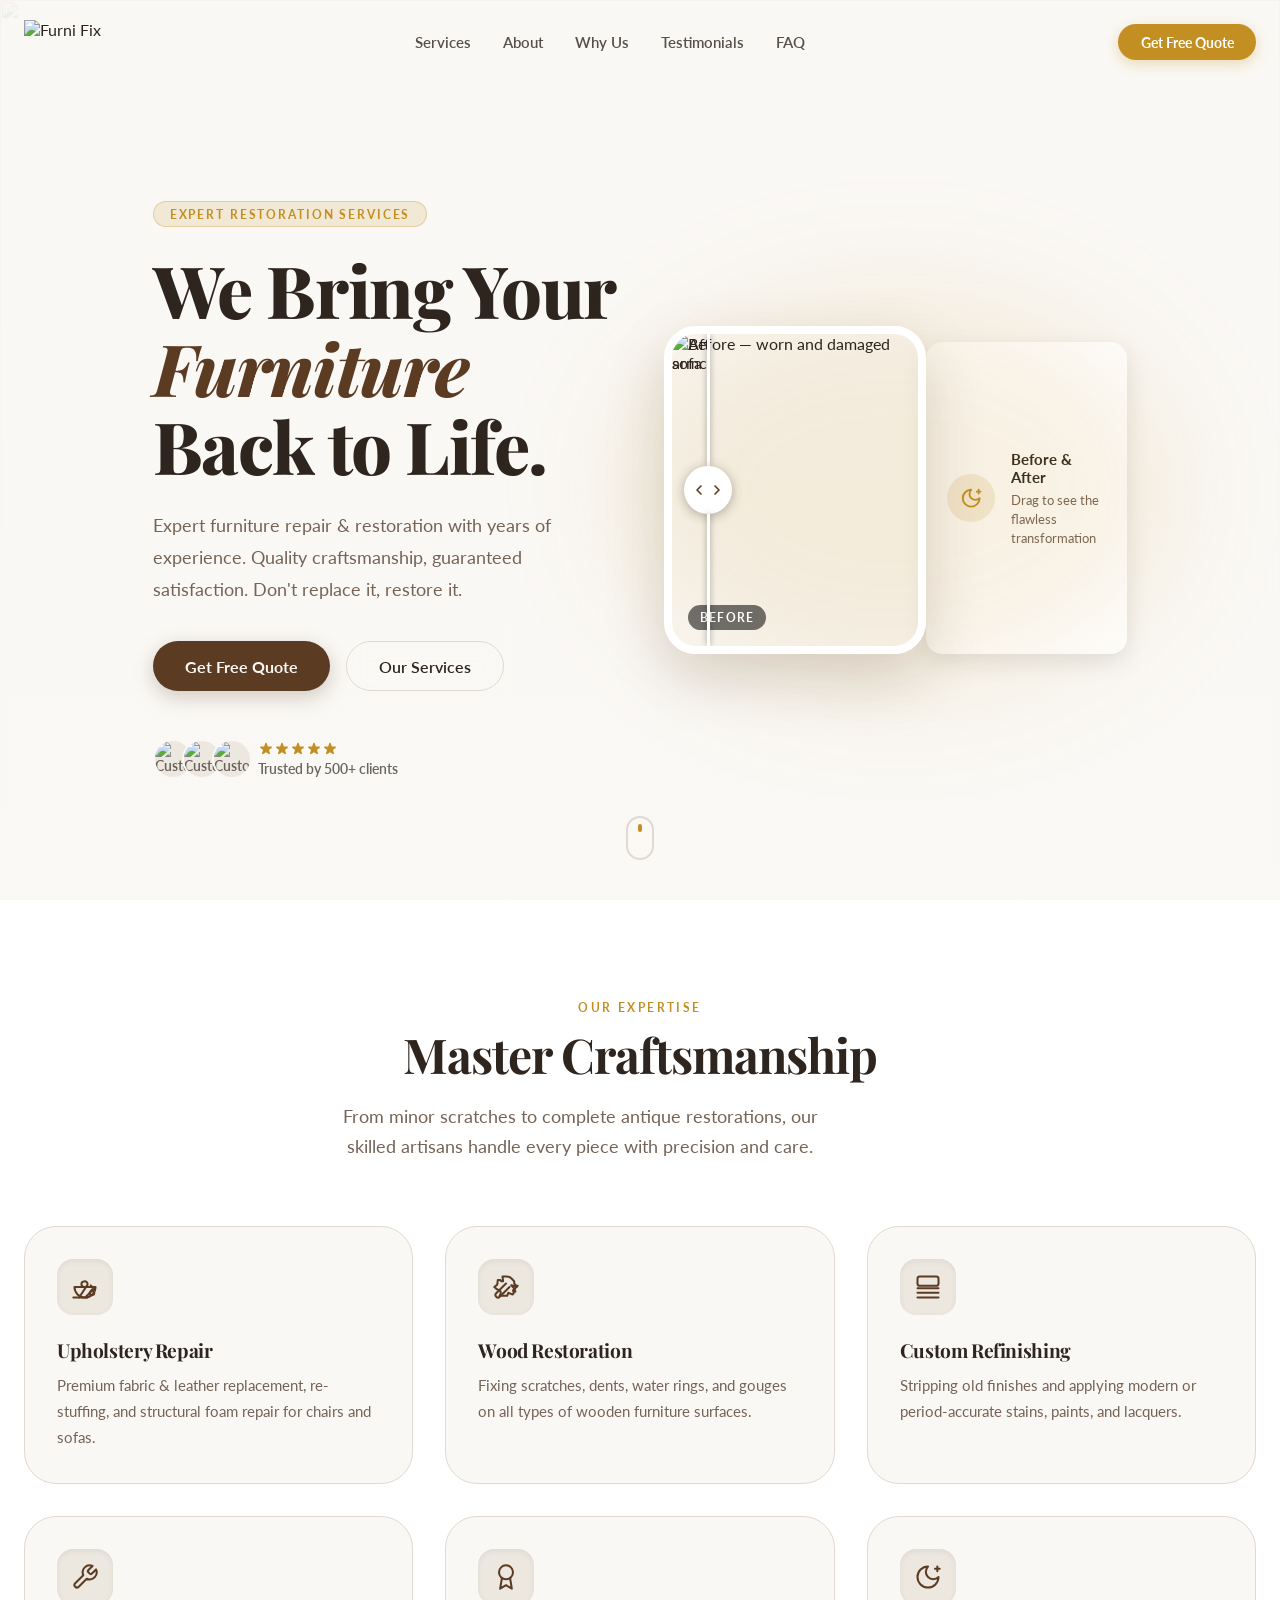
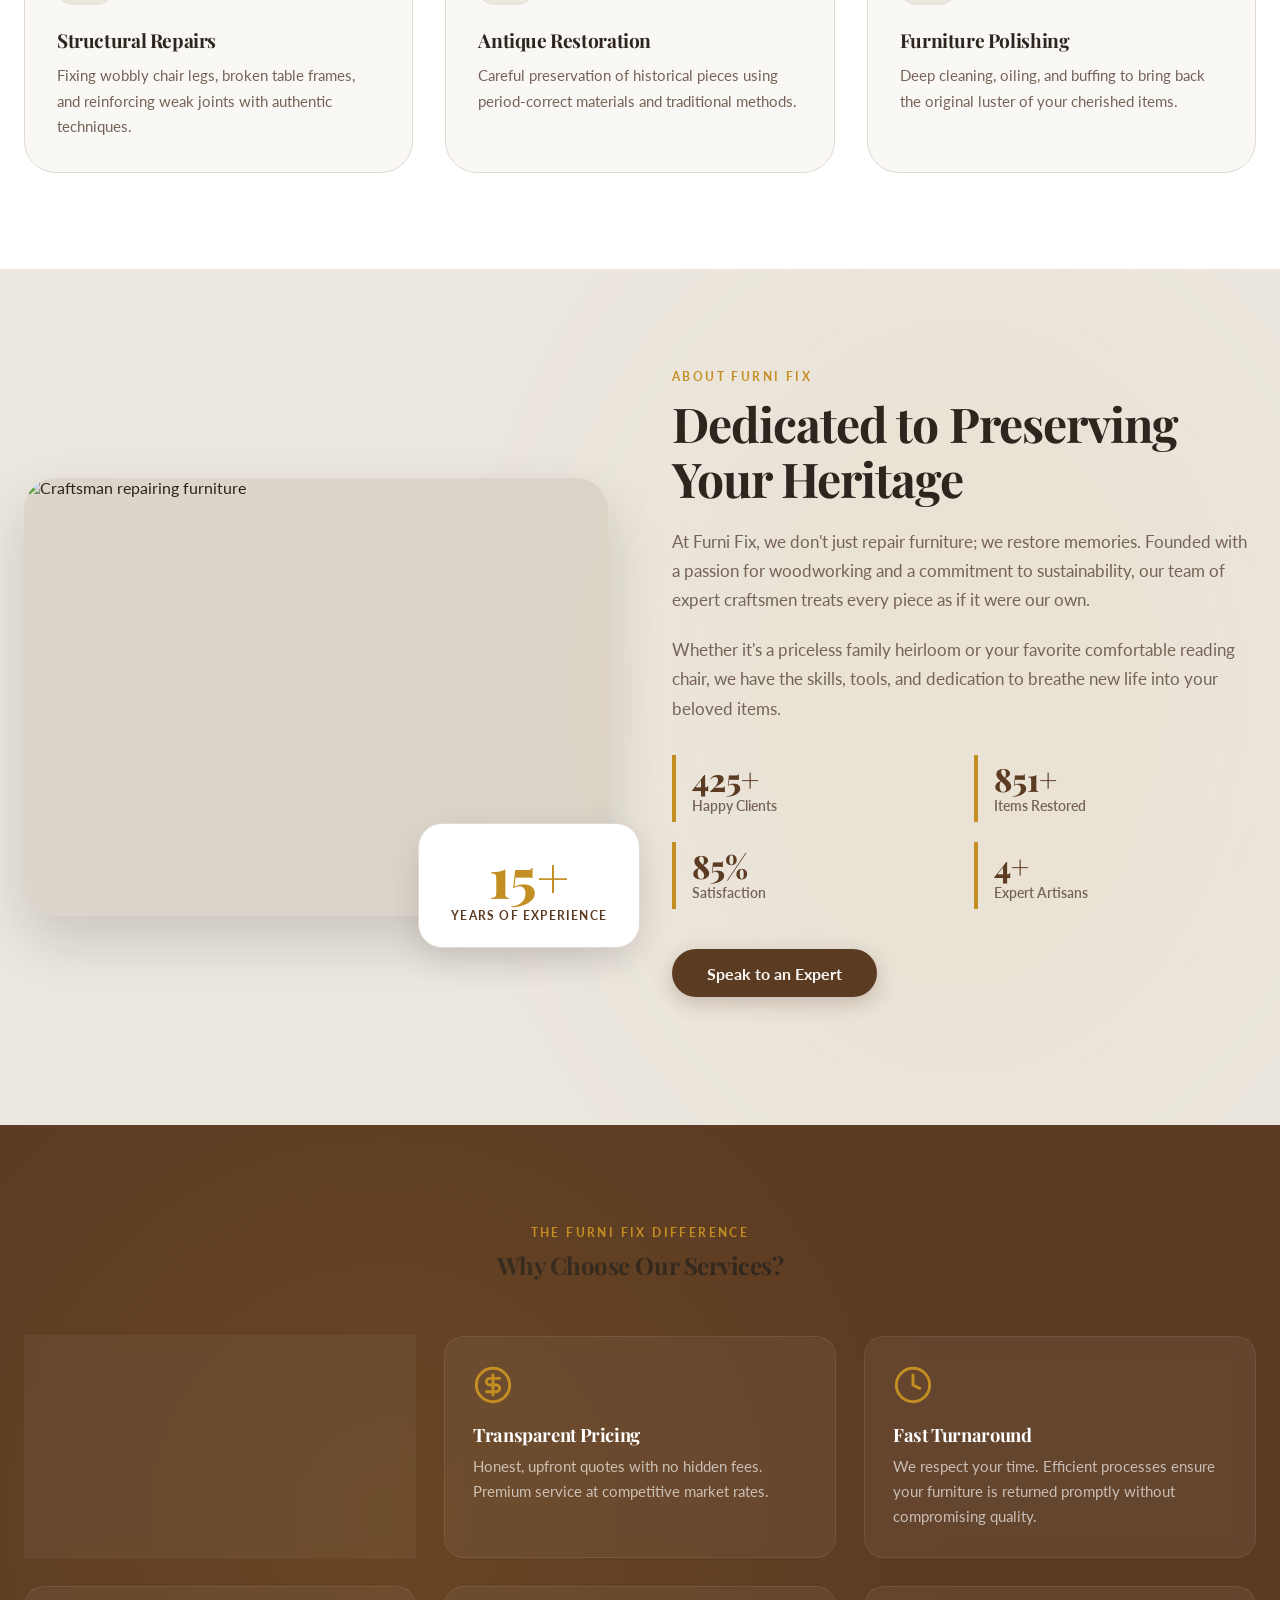
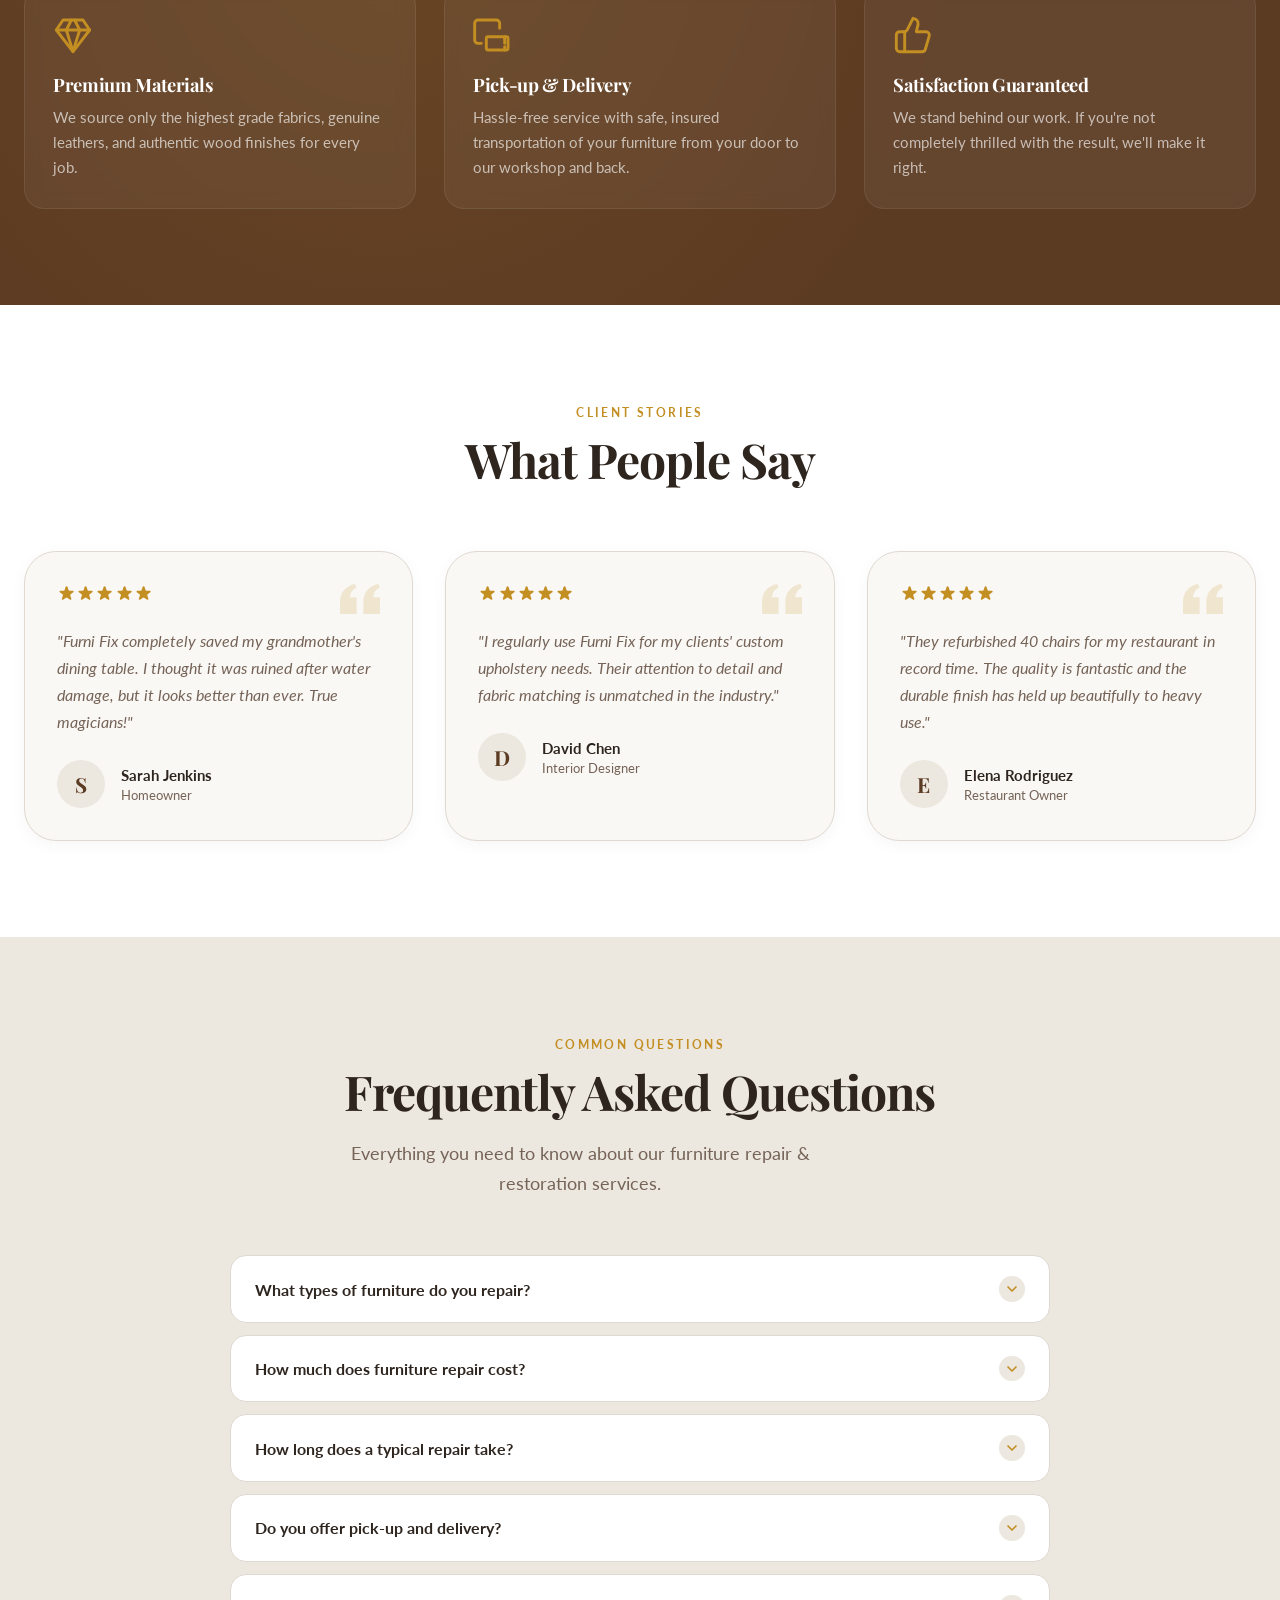
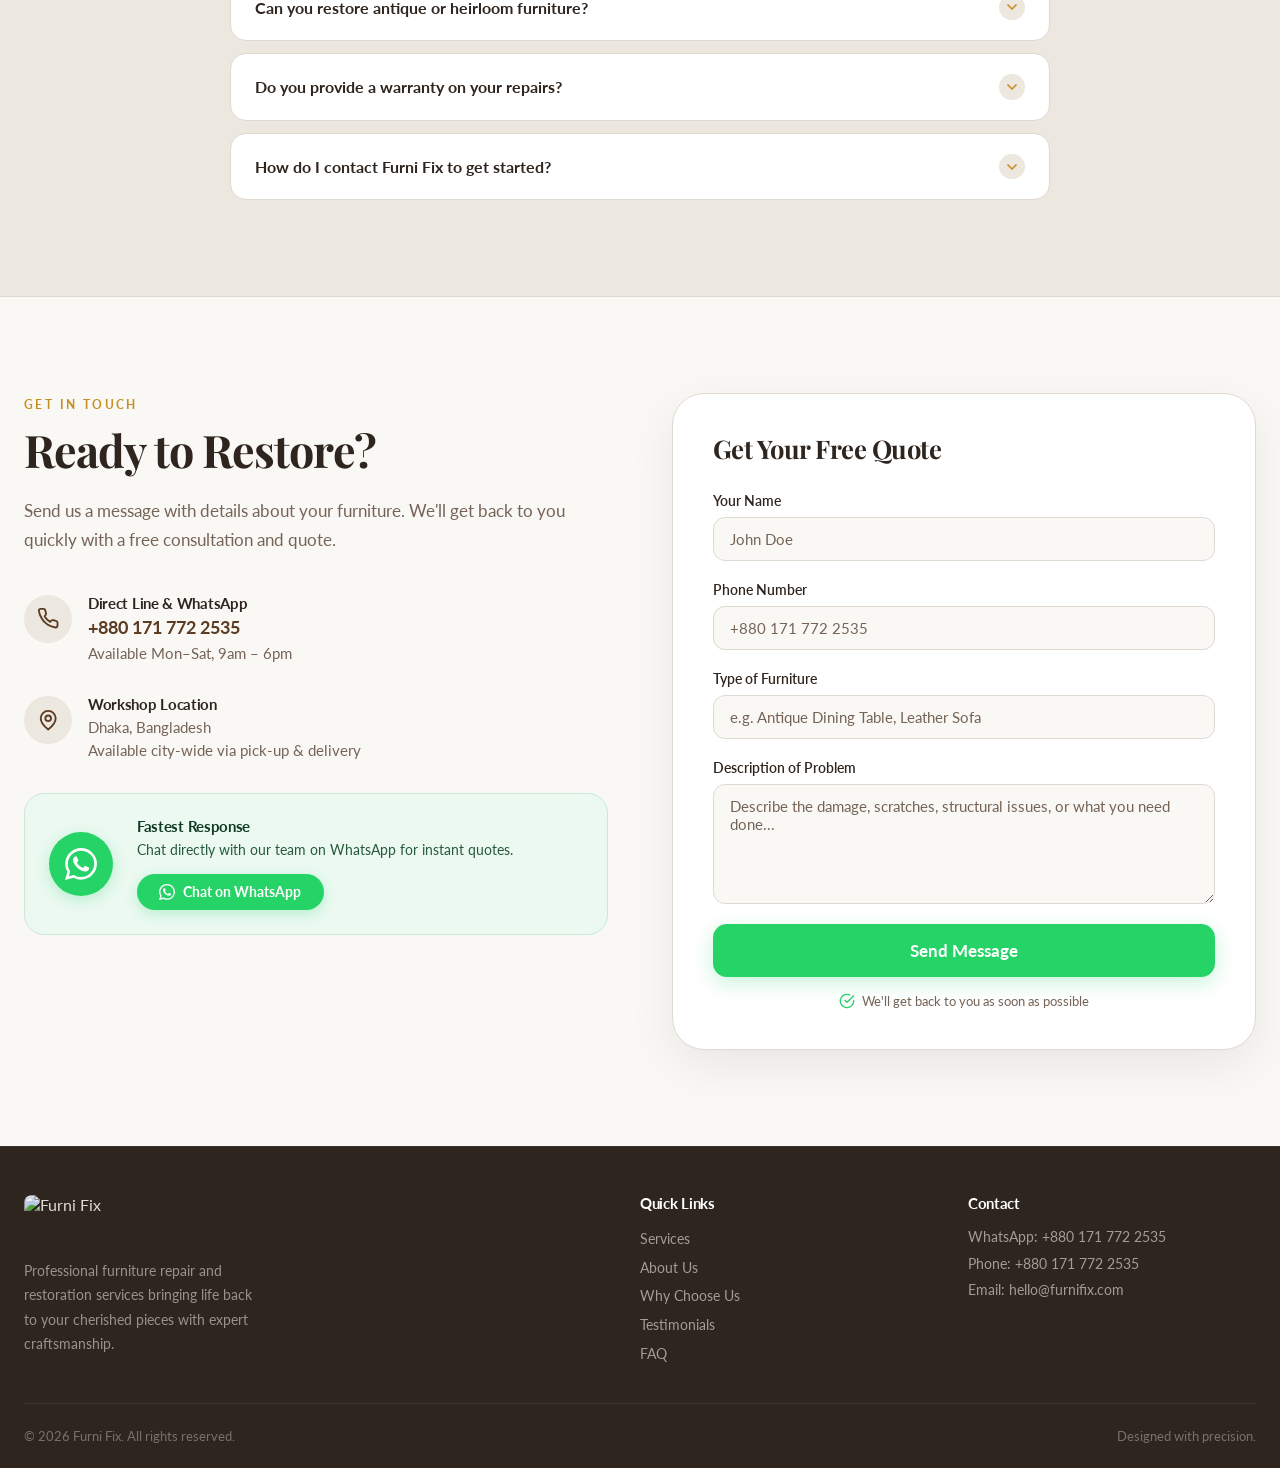
==== commit 61ce5576: "Update index.html" ====
--- a/v4/index.html
+++ b/v4/index.html
@@ -11,7 +11,7 @@
   <meta name="keywords" content="furniture repair Dhaka, furniture restoration Bangladesh, sofa repair, wood repair, upholstery repair, antique restoration, furniture polishing, Furni Fix" />
   <meta name="author" content="Furni Fix" />
   <meta name="robots" content="index, follow" />
-  <link rel="canonical" href="https://furnifix.com/" />
+
 
   <!-- ── OPEN GRAPH (Facebook / LinkedIn / WhatsApp) ── -->
   <meta property="og:type" content="website" />
